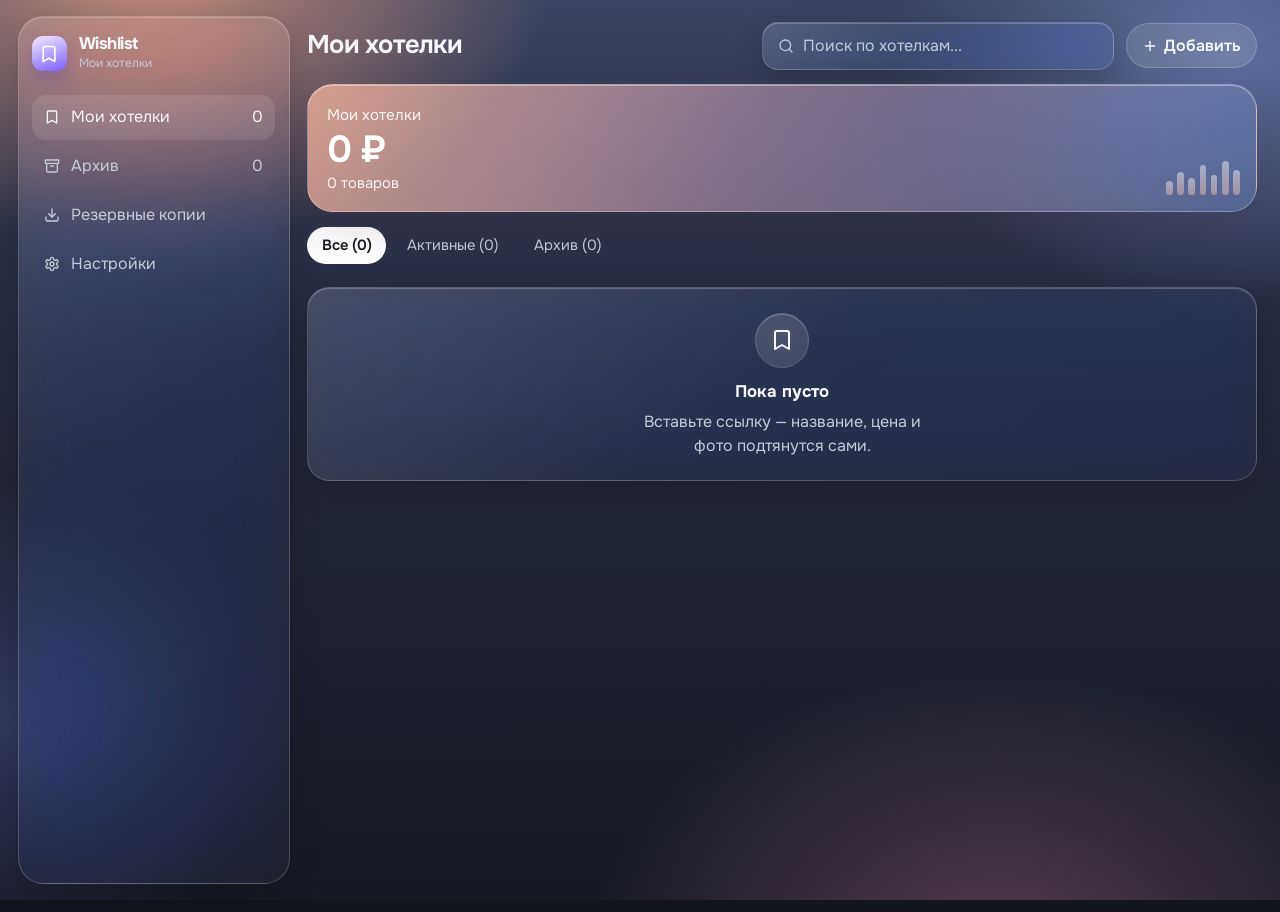
==== wishlist/index.html @ 702c02bd "Сборка 689961a" ====
<!doctype html>
<html lang="ru" class="dark">
  <head>
    <meta charset="UTF-8" />
    <meta name="viewport" content="width=device-width, initial-scale=1, viewport-fit=cover" />
    <title>Wishlist</title>
    <meta name="description" content="Список желаний на устройстве: ссылка, цена, архив и резервная копия." />
    <script>
      (function () {
        try {
          var t = localStorage.getItem("wishlist-theme");
          var dark = t !== "light";
          var r = document.documentElement;
          r.classList.toggle("light", !dark);
          r.classList.toggle("dark", dark);
          r.style.colorScheme = dark ? "dark" : "light";
        } catch (e) {}
      })();
    </script>
    <meta name="theme-color" content="#e8eef6" media="(prefers-color-scheme: light)" />
    <meta name="theme-color" content="#0c1018" media="(prefers-color-scheme: dark)" />
    <meta name="apple-mobile-web-app-capable" content="yes" />
    <meta name="mobile-web-app-capable" content="yes" />
    <meta name="apple-mobile-web-app-status-bar-style" content="black-translucent" />
    <meta name="apple-mobile-web-app-title" content="Wishlist" />
    <link rel="icon" type="image/svg+xml" href="/wishlist/favicon.svg" />
    <link rel="manifest" href="/wishlist/manifest.webmanifest" />
    <link rel="apple-touch-icon" href="/wishlist/apple-touch-icon.png" />
    <link rel="preconnect" href="https://fonts.googleapis.com" />
    <link rel="preconnect" href="https://fonts.gstatic.com" crossorigin />
    <link href="https://fonts.googleapis.com/css2?family=Onest:wght@400;500;600;700&display=swap" rel="stylesheet" />
    <script type="module" crossorigin src="/wishlist/assets/index-DPFhiWOP.js"></script>
    <link rel="stylesheet" crossorigin href="/wishlist/assets/index-DvL3XzZv.css">
  </head>
  <body>
    <div id="root"></div>
  </body>
</html>
---- wishlist/assets/index-DvL3XzZv.css ----
/*! tailwindcss v4.3.5 | MIT License | https://tailwindcss.com */@layer properties{@supports (((-webkit-hyphens:none)) and (not (margin-trim:block))) or ((-moz-orient:inline) and (not (color:rgb(from red r g b)))){*,:before,:after,::backdrop{--tw-rotate-x:initial;--tw-rotate-y:initial;--tw-rotate-z:initial;--tw-skew-x:initial;--tw-skew-y:initial;--tw-space-y-reverse:0;--tw-border-style:solid;--tw-font-weight:initial;--tw-ordinal:initial;--tw-slashed-zero:initial;--tw-numeric-figure:initial;--tw-numeric-spacing:initial;--tw-numeric-fraction:initial;--tw-blur:initial;--tw-brightness:initial;--tw-contrast:initial;--tw-grayscale:initial;--tw-hue-rotate:initial;--tw-invert:initial;--tw-opacity:initial;--tw-saturate:initial;--tw-sepia:initial;--tw-drop-shadow:initial;--tw-drop-shadow-color:initial;--tw-drop-shadow-alpha:100%;--tw-drop-shadow-size:initial}}}@layer theme{:root,:host{--font-sans:"Onest", "Inter", ui-sans-serif, system-ui, sans-serif;--font-mono:ui-monospace, SFMono-Regular, Menlo, Monaco, Consolas, "Liberation Mono", "Courier New", monospace;--spacing:.25rem;--text-sm:.875rem;--text-sm--line-height:calc(1.25 / .875);--text-xl:1.25rem;--text-xl--line-height:calc(1.75 / 1.25);--font-weight-semibold:600;--default-transition-duration:.15s;--default-transition-timing-function:cubic-bezier(.4, 0, .2, 1);--default-font-family:var(--font-sans);--default-mono-font-family:var(--font-mono);--color-muted:#a8b0c2}}@layer base{*,:after,:before,::backdrop{box-sizing:border-box;border:0 solid;margin:0;padding:0}::file-selector-button{box-sizing:border-box;border:0 solid;margin:0;padding:0}html,:host{-webkit-text-size-adjust:100%;-moz-tab-size:4;tab-size:4;line-height:1.5;font-family:var(--default-font-family,-apple-system, BlinkMacSystemFont, "Segoe UI", Roboto, "Helvetica Neue", "Noto Sans", Arial, sans-serif, "Apple Color Emoji", "Segoe UI Emoji", "Segoe UI Symbol", "Noto Color Emoji");font-feature-settings:var(--default-font-feature-settings,normal);font-variation-settings:var(--default-font-variation-settings,normal);-webkit-tap-highlight-color:transparent}hr{height:0;color:inherit;border-top-width:1px}abbr:where([title]){-webkit-text-decoration:underline dotted;text-decoration:underline dotted}h1,h2,h3,h4,h5,h6{font-size:inherit;font-weight:inherit}a{color:inherit;-webkit-text-decoration:inherit;text-decoration:inherit}b,strong{font-weight:bolder}code,kbd,samp,pre{font-family:var(--default-mono-font-family,ui-monospace, SFMono-Regular, Menlo, Monaco, Consolas, "Liberation Mono", "Courier New", monospace);font-feature-settings:var(--default-mono-font-feature-settings,normal);font-variation-settings:var(--default-mono-font-variation-settings,normal);font-size:1em}small{font-size:80%}sub,sup{vertical-align:baseline;font-size:75%;line-height:0;position:relative}sub{bottom:-.25em}sup{top:-.5em}table{text-indent:0;border-color:inherit;border-collapse:collapse}:-moz-focusring:where(:not(iframe)){outline:auto}progress{vertical-align:baseline}summary{display:list-item}ol,ul,menu{list-style:none}img,svg,video,canvas,audio,iframe,embed,object{vertical-align:middle;display:block}img,video{max-width:100%;height:auto}button,input,select,optgroup,textarea{font:inherit;font-feature-settings:inherit;font-variation-settings:inherit;letter-spacing:inherit;color:inherit;opacity:1;background-color:#0000;border-radius:0}::file-selector-button{font:inherit;font-feature-settings:inherit;font-variation-settings:inherit;letter-spacing:inherit;color:inherit;opacity:1;background-color:#0000;border-radius:0}:where(select:is([multiple],[size])) optgroup{font-weight:bolder}:where(select:is([multiple],[size])) optgroup option{padding-inline-start:20px}::file-selector-button{margin-inline-end:4px}::placeholder{opacity:1}@supports (not ((-webkit-appearance:-apple-pay-button))) or (contain-intrinsic-size:1px){::placeholder{color:currentColor}@supports (color:color-mix(in lab,red,red)){::placeholder{color:color-mix(in oklab,currentcolor 50%,transparent)}}}textarea{resize:vertical}::-webkit-search-decoration{-webkit-appearance:none}::-webkit-date-and-time-value{min-height:1lh;text-align:inherit}::-webkit-datetime-edit{display:inline-flex}::-webkit-datetime-edit-fields-wrapper{padding:0}::-webkit-datetime-edit{padding-block:0}::-webkit-datetime-edit-year-field{padding-block:0}::-webkit-datetime-edit-month-field{padding-block:0}::-webkit-datetime-edit-day-field{padding-block:0}::-webkit-datetime-edit-hour-field{padding-block:0}::-webkit-datetime-edit-minute-field{padding-block:0}::-webkit-datetime-edit-second-field{padding-block:0}::-webkit-datetime-edit-millisecond-field{padding-block:0}::-webkit-datetime-edit-meridiem-field{padding-block:0}::-webkit-calendar-picker-indicator{line-height:1}:-moz-ui-invalid{box-shadow:none}button,input:where([type=button],[type=reset],[type=submit]){-webkit-appearance:button;-moz-appearance:button;appearance:button}::file-selector-button{-webkit-appearance:button;-moz-appearance:button;appearance:button}::-webkit-inner-spin-button{height:auto}::-webkit-outer-spin-button{height:auto}[hidden]:where(:not([hidden=until-found])){display:none!important}html{-webkit-font-smoothing:antialiased;-moz-osx-font-smoothing:grayscale}body{min-height:100dvh;font-family:var(--font-sans);color:var(--ink);background:#12151e}html.light body{background:#e7eef8}button:not(:disabled),[role=button]:not(:disabled){cursor:pointer}input,textarea,select{font:inherit;color:inherit}::selection{background:#ffb09673}}@layer components;@layer utilities{.sr-only{clip-path:inset(50%);white-space:nowrap;border-width:0;width:1px;height:1px;margin:-1px;padding:0;position:absolute;overflow:hidden}.relative{position:relative}.container{width:100%}@media(min-width:40rem){.container{max-width:40rem}}@media(min-width:48rem){.container{max-width:48rem}}@media(min-width:64rem){.container{max-width:64rem}}@media(min-width:80rem){.container{max-width:80rem}}@media(min-width:96rem){.container{max-width:96rem}}.mt-1{margin-top:var(--spacing)}.mt-2{margin-top:calc(var(--spacing) * 2)}.mt-4{margin-top:calc(var(--spacing) * 4)}.mb-2{margin-bottom:calc(var(--spacing) * 2)}.mb-3{margin-bottom:calc(var(--spacing) * 3)}.block{display:block}.flex{display:flex}.grid{display:grid}.hidden{display:none}.size-4{width:calc(var(--spacing) * 4);height:calc(var(--spacing) * 4)}.size-5{width:calc(var(--spacing) * 5);height:calc(var(--spacing) * 5)}.size-6{width:calc(var(--spacing) * 6);height:calc(var(--spacing) * 6)}.size-7{width:calc(var(--spacing) * 7);height:calc(var(--spacing) * 7)}.min-h-5{min-height:calc(var(--spacing) * 5)}.w-11{width:calc(var(--spacing) * 11)}.shrink-0{flex-shrink:0}.grow{flex-grow:1}.rotate-90{rotate:90deg}.transform{transform:var(--tw-rotate-x, ) var(--tw-rotate-y, ) var(--tw-rotate-z, ) var(--tw-skew-x, ) var(--tw-skew-y, )}.touch-none{touch-action:none}.grid-cols-\[1fr_7\.5rem\]{grid-template-columns:1fr 7.5rem}.flex-wrap{flex-wrap:wrap}.items-center{align-items:center}.items-start{align-items:flex-start}.justify-between{justify-content:space-between}.gap-2{gap:calc(var(--spacing) * 2)}.gap-3{gap:calc(var(--spacing) * 3)}:where(.space-y-3>:not(:last-child)){--tw-space-y-reverse:0;margin-block-start:calc(calc(var(--spacing) * 3) * var(--tw-space-y-reverse));margin-block-end:calc(calc(var(--spacing) * 3) * calc(1 - var(--tw-space-y-reverse)))}.border{border-style:var(--tw-border-style);border-width:1px}.px-3{padding-inline:calc(var(--spacing) * 3)}.py-3{padding-block:calc(var(--spacing) * 3)}.text-left{text-align:left}.text-sm{font-size:var(--text-sm);line-height:var(--tw-leading,var(--text-sm--line-height))}.text-xl{font-size:var(--text-xl);line-height:var(--tw-leading,var(--text-xl--line-height))}.font-semibold{--tw-font-weight:var(--font-weight-semibold);font-weight:var(--font-weight-semibold)}.text-muted{color:var(--color-muted)}.tabular-nums{--tw-numeric-spacing:tabular-nums;font-variant-numeric:var(--tw-ordinal, ) var(--tw-slashed-zero, ) var(--tw-numeric-figure, ) var(--tw-numeric-spacing, ) var(--tw-numeric-fraction, )}.opacity-70{opacity:.7}.filter{filter:var(--tw-blur, ) var(--tw-brightness, ) var(--tw-contrast, ) var(--tw-grayscale, ) var(--tw-hue-rotate, ) var(--tw-invert, ) var(--tw-saturate, ) var(--tw-sepia, ) var(--tw-drop-shadow, )}.transition{transition-property:color,background-color,border-color,outline-color,text-decoration-color,fill,stroke,--tw-gradient-from,--tw-gradient-via,--tw-gradient-to,opacity,box-shadow,transform,translate,scale,rotate,filter,-webkit-backdrop-filter,backdrop-filter,display,content-visibility,overlay,pointer-events;transition-timing-function:var(--tw-ease,var(--default-transition-timing-function));transition-duration:var(--tw-duration,var(--default-transition-duration))}}html[dir=ltr],[data-sonner-toaster][dir=ltr]{--toast-icon-margin-start:-3px;--toast-icon-margin-end:4px;--toast-svg-margin-start:-1px;--toast-svg-margin-end:0px;--toast-button-margin-start:auto;--toast-button-margin-end:0;--toast-close-button-start:0;--toast-close-button-end:unset;--toast-close-button-transform:translate(-35%, -35%)}html[dir=rtl],[data-sonner-toaster][dir=rtl]{--toast-icon-margin-start:4px;--toast-icon-margin-end:-3px;--toast-svg-margin-start:0px;--toast-svg-margin-end:-1px;--toast-button-margin-start:0;--toast-button-margin-end:auto;--toast-close-button-start:unset;--toast-close-button-end:0;--toast-close-button-transform:translate(35%, -35%)}[data-sonner-toaster]{width:var(--width);--gray1:#fcfcfc;--gray2:#f8f8f8;--gray3:#f3f3f3;--gray4:#ededed;--gray5:#e8e8e8;--gray6:#e2e2e2;--gray7:#dbdbdb;--gray8:#c7c7c7;--gray9:#8f8f8f;--gray10:#858585;--gray11:#6f6f6f;--gray12:#171717;--border-radius:8px;box-sizing:border-box;z-index:999999999;outline:none;margin:0;padding:0;font-family:ui-sans-serif,system-ui,-apple-system,BlinkMacSystemFont,Segoe UI,Roboto,Helvetica Neue,Arial,Noto Sans,sans-serif,Apple Color Emoji,Segoe UI Emoji,Segoe UI Symbol,Noto Color Emoji;list-style:none;transition:transform .4s;position:fixed}@media(hover:none)and (pointer:coarse){[data-sonner-toaster][data-lifted=true]{transform:none}}[data-sonner-toaster][data-x-position=right]{right:var(--offset-right)}[data-sonner-toaster][data-x-position=left]{left:var(--offset-left)}[data-sonner-toaster][data-x-position=center]{left:50%;transform:translate(-50%)}[data-sonner-toaster][data-y-position=top]{top:var(--offset-top)}[data-sonner-toaster][data-y-position=bottom]{bottom:var(--offset-bottom)}[data-sonner-toast]{--y:translateY(100%);--lift-amount:calc(var(--lift) * var(--gap));z-index:var(--z-index);opacity:0;transform:var(--y);touch-action:none;box-sizing:border-box;overflow-wrap:anywhere;outline:none;transition:transform .4s,opacity .4s,height .4s,box-shadow .2s;position:absolute}[data-sonner-toast][data-styled=true]{background:var(--normal-bg);border:1px solid var(--normal-border);color:var(--normal-text);border-radius:var(--border-radius);width:var(--width);align-items:center;gap:6px;padding:16px;font-size:13px;display:flex;box-shadow:0 4px 12px #0000001a}[data-sonner-toast]:focus-visible{box-shadow:0 4px 12px #0000001a,0 0 0 2px #0003}[data-sonner-toast][data-y-position=top]{--y:translateY(-100%);--lift:1;--lift-amount:calc(1 * var(--gap));top:0}[data-sonner-toast][data-y-position=bottom]{--y:translateY(100%);--lift:-1;--lift-amount:calc(var(--lift) * var(--gap));bottom:0}[data-sonner-toast][data-styled=true] [data-description]{color:#3f3f3f;font-weight:400;line-height:1.4}[data-rich-colors=true][data-sonner-toast][data-styled=true] [data-description]{color:inherit}[data-sonner-toaster][data-sonner-theme=dark] [data-description]{color:#e8e8e8}[data-sonner-toast][data-styled=true] [data-title]{color:inherit;font-weight:500;line-height:1.5}[data-sonner-toast][data-styled=true] [data-icon]{width:16px;height:16px;margin-left:var(--toast-icon-margin-start);margin-right:var(--toast-icon-margin-end);flex-shrink:0;justify-content:flex-start;align-items:center;display:flex;position:relative}[data-sonner-toast][data-promise=true] [data-icon]>svg{opacity:0;transform-origin:50%;animation:.3s forwards sonner-fade-in;transform:scale(.8)}[data-sonner-toast][data-styled=true] [data-icon]>*{flex-shrink:0}[data-sonner-toast][data-styled=true] [data-icon] svg{margin-left:var(--toast-svg-margin-start);margin-right:var(--toast-svg-margin-end)}[data-sonner-toast][data-styled=true] [data-content]{flex-direction:column;flex:1;gap:2px;min-width:0;display:flex}[data-sonner-toast][data-styled=true] [data-button]{height:24px;color:var(--normal-bg);background:var(--normal-text);margin-left:var(--toast-button-margin-start);margin-right:var(--toast-button-margin-end);cursor:pointer;border:none;border-radius:4px;outline:none;flex-shrink:0;align-items:center;padding-left:8px;padding-right:8px;font-size:12px;font-weight:500;transition:opacity .4s,box-shadow .2s;display:flex}[data-sonner-toast][data-styled=true] [data-button]:focus-visible{box-shadow:0 0 0 2px #0006}[data-sonner-toast][data-styled=true] [data-button]:first-of-type{margin-left:var(--toast-button-margin-start);margin-right:var(--toast-button-margin-end)}[data-sonner-toast][data-styled=true] [data-cancel]{color:var(--normal-text);background:#00000014}[data-sonner-toaster][data-sonner-theme=dark] [data-sonner-toast][data-styled=true] [data-cancel]{background:#ffffff4d}[data-sonner-toast][data-styled=true] [data-close-button]{left:var(--toast-close-button-start);right:var(--toast-close-button-end);width:20px;height:20px;color:var(--normal-text);background:var(--normal-bg);border:1px solid var(--normal-border);transform:var(--toast-close-button-transform);cursor:pointer;z-index:1;border-radius:50%;justify-content:center;align-items:center;padding:0;transition:opacity .1s,background .2s,border-color .2s;display:flex;position:absolute;top:0}[data-sonner-toast][data-styled=true] [data-close-button]:focus-visible{box-shadow:0 4px 12px #0000001a,0 0 0 2px #0003}[data-sonner-toast][data-styled=true] [data-disabled=true]{cursor:not-allowed}[data-sonner-toast][data-styled=true]:hover [data-close-button]:hover{background:var(--gray2);border-color:var(--gray5)}[data-sonner-toast][data-swiping=true]:before{content:"";z-index:-1;height:100%;position:absolute;left:-100%;right:-100%}[data-sonner-toast][data-y-position=top][data-swiping=true]:before{bottom:50%;transform:scaleY(3)translateY(50%)}[data-sonner-toast][data-y-position=bottom][data-swiping=true]:before{top:50%;transform:scaleY(3)translateY(-50%)}[data-sonner-toast][data-swiping=false][data-removed=true]:before{content:"";position:absolute;top:0;right:0;bottom:0;left:0;transform:scaleY(2)}[data-sonner-toast][data-expanded=true]:after{content:"";height:calc(var(--gap) + 1px);width:100%;position:absolute;bottom:100%;left:0}[data-sonner-toast][data-mounted=true]{--y:translateY(0);opacity:1}[data-sonner-toast][data-expanded=false][data-front=false]{--scale:var(--toasts-before) * .05 + 1;--y:translateY(calc(var(--lift-amount) * var(--toasts-before))) scale(calc(-1 * var(--scale)));height:var(--front-toast-height)}[data-sonner-toast]>*{transition:opacity .4s}[data-sonner-toast][data-x-position=right]{right:0}[data-sonner-toast][data-x-position=left]{left:0}[data-sonner-toast][data-expanded=false][data-front=false][data-styled=true]>*{opacity:0}[data-sonner-toast][data-visible=false]{opacity:0;pointer-events:none}[data-sonner-toast][data-mounted=true][data-expanded=true]{--y:translateY(calc(var(--lift) * var(--offset)));height:var(--initial-height)}[data-sonner-toast][data-removed=true][data-front=true][data-swipe-out=false]{--y:translateY(calc(var(--lift) * -100%));opacity:0}[data-sonner-toast][data-removed=true][data-front=false][data-swipe-out=false][data-expanded=true]{--y:translateY(calc(var(--lift) * var(--offset) + var(--lift) * -100%));opacity:0}[data-sonner-toast][data-removed=true][data-front=false][data-swipe-out=false][data-expanded=false]{--y:translateY(40%);opacity:0;transition:transform .5s,opacity .2s}[data-sonner-toast][data-removed=true][data-front=false]:before{height:calc(var(--initial-height) + 20%)}[data-sonner-toast][data-swiping=true]{transform:var(--y) translateY(var(--swipe-amount-y,0px)) translate(var(--swipe-amount-x,0px));transition:none}[data-sonner-toast][data-swiped=true]{-webkit-user-select:none;user-select:none}[data-sonner-toast][data-swipe-out=true][data-y-position=bottom],[data-sonner-toast][data-swipe-out=true][data-y-position=top]{animation-duration:.2s;animation-timing-function:ease-out;animation-fill-mode:forwards}[data-sonner-toast][data-swipe-out=true][data-swipe-direction=left]{animation-name:swipe-out-left}[data-sonner-toast][data-swipe-out=true][data-swipe-direction=right]{animation-name:swipe-out-right}[data-sonner-toast][data-swipe-out=true][data-swipe-direction=up]{animation-name:swipe-out-up}[data-sonner-toast][data-swipe-out=true][data-swipe-direction=down]{animation-name:swipe-out-down}@keyframes swipe-out-left{0%{transform:var(--y) translate(var(--swipe-amount-x));opacity:1}to{transform:var(--y) translate(calc(var(--swipe-amount-x) - 100%));opacity:0}}@keyframes swipe-out-right{0%{transform:var(--y) translate(var(--swipe-amount-x));opacity:1}to{transform:var(--y) translate(calc(var(--swipe-amount-x) + 100%));opacity:0}}@keyframes swipe-out-up{0%{transform:var(--y) translateY(var(--swipe-amount-y));opacity:1}to{transform:var(--y) translateY(calc(var(--swipe-amount-y) - 100%));opacity:0}}@keyframes swipe-out-down{0%{transform:var(--y) translateY(var(--swipe-amount-y));opacity:1}to{transform:var(--y) translateY(calc(var(--swipe-amount-y) + 100%));opacity:0}}@media(max-width:600px){[data-sonner-toaster]{right:var(--mobile-offset-right);left:var(--mobile-offset-left);width:100%;position:fixed}[data-sonner-toaster][dir=rtl]{left:calc(var(--mobile-offset-left) * -1)}[data-sonner-toaster] [data-sonner-toast]{width:calc(100% - var(--mobile-offset-left) * 2);left:0;right:0}[data-sonner-toaster][data-x-position=left]{left:var(--mobile-offset-left)}[data-sonner-toaster][data-y-position=bottom]{bottom:var(--mobile-offset-bottom)}[data-sonner-toaster][data-y-position=top]{top:var(--mobile-offset-top)}[data-sonner-toaster][data-x-position=center]{left:var(--mobile-offset-left);right:var(--mobile-offset-right);transform:none}}[data-sonner-toaster][data-sonner-theme=light]{--normal-bg:#fff;--normal-border:var(--gray4);--normal-text:var(--gray12);--success-bg:#ecfdf3;--success-border:#bffcd9;--success-text:#008a2e;--info-bg:#f0f8ff;--info-border:#dde7fd;--info-text:#0973dc;--warning-bg:#fffcf0;--warning-border:#fbeeb1;--warning-text:#dc7609;--error-bg:#fff0f0;--error-border:#ffe0e1;--error-text:#e60000}[data-sonner-toaster][data-sonner-theme=light] [data-sonner-toast][data-invert=true]{--normal-bg:#000;--normal-border:#333;--normal-text:var(--gray1)}[data-sonner-toaster][data-sonner-theme=dark] [data-sonner-toast][data-invert=true]{--normal-bg:#fff;--normal-border:var(--gray3);--normal-text:var(--gray12)}[data-sonner-toaster][data-sonner-theme=dark]{--normal-bg:#000;--normal-bg-hover:#1f1f1f;--normal-border:#333;--normal-border-hover:#404040;--normal-text:var(--gray1);--success-bg:#001f0f;--success-border:#003d1c;--success-text:#59f3a6;--info-bg:#000d1f;--info-border:#19233e;--info-text:#5896f3;--warning-bg:#1d1f00;--warning-border:#2e2e00;--warning-text:#f3cf58;--error-bg:#2d0607;--error-border:#4d0408;--error-text:#ff9ea1}[data-sonner-toaster][data-sonner-theme=dark] [data-sonner-toast] [data-close-button]{background:var(--normal-bg);border-color:var(--normal-border);color:var(--normal-text)}[data-sonner-toaster][data-sonner-theme=dark] [data-sonner-toast] [data-close-button]:hover{background:var(--normal-bg-hover);border-color:var(--normal-border-hover)}[data-rich-colors=true][data-sonner-toast][data-type=success],[data-rich-colors=true][data-sonner-toast][data-type=success] [data-close-button]{background:var(--success-bg);border-color:var(--success-border);color:var(--success-text)}[data-rich-colors=true][data-sonner-toast][data-type=info],[data-rich-colors=true][data-sonner-toast][data-type=info] [data-close-button]{background:var(--info-bg);border-color:var(--info-border);color:var(--info-text)}[data-rich-colors=true][data-sonner-toast][data-type=warning],[data-rich-colors=true][data-sonner-toast][data-type=warning] [data-close-button]{background:var(--warning-bg);border-color:var(--warning-border);color:var(--warning-text)}[data-rich-colors=true][data-sonner-toast][data-type=error],[data-rich-colors=true][data-sonner-toast][data-type=error] [data-close-button]{background:var(--error-bg);border-color:var(--error-border);color:var(--error-text)}.sonner-loading-wrapper{--size:16px;height:var(--size);width:var(--size);z-index:10;position:absolute;top:0;right:0;bottom:0;left:0}.sonner-loading-wrapper[data-visible=false]{transform-origin:50%;animation:.2s forwards sonner-fade-out}.sonner-spinner{height:var(--size);width:var(--size);position:relative;top:50%;left:50%}.sonner-loading-bar{background:var(--gray11);border-radius:6px;width:24%;height:8%;animation:1.2s linear infinite sonner-spin;position:absolute;top:-3.9%;left:-10%}.sonner-loading-bar:first-child{animation-delay:-1.2s;transform:rotate(.0001deg)translate(146%)}.sonner-loading-bar:nth-child(2){animation-delay:-1.1s;transform:rotate(30deg)translate(146%)}.sonner-loading-bar:nth-child(3){animation-delay:-1s;transform:rotate(60deg)translate(146%)}.sonner-loading-bar:nth-child(4){animation-delay:-.9s;transform:rotate(90deg)translate(146%)}.sonner-loading-bar:nth-child(5){animation-delay:-.8s;transform:rotate(120deg)translate(146%)}.sonner-loading-bar:nth-child(6){animation-delay:-.7s;transform:rotate(150deg)translate(146%)}.sonner-loading-bar:nth-child(7){animation-delay:-.6s;transform:rotate(180deg)translate(146%)}.sonner-loading-bar:nth-child(8){animation-delay:-.5s;transform:rotate(210deg)translate(146%)}.sonner-loading-bar:nth-child(9){animation-delay:-.4s;transform:rotate(240deg)translate(146%)}.sonner-loading-bar:nth-child(10){animation-delay:-.3s;transform:rotate(270deg)translate(146%)}.sonner-loading-bar:nth-child(11){animation-delay:-.2s;transform:rotate(300deg)translate(146%)}.sonner-loading-bar:nth-child(12){animation-delay:-.1s;transform:rotate(330deg)translate(146%)}@keyframes sonner-fade-in{0%{opacity:0;transform:scale(.8)}to{opacity:1;transform:scale(1)}}@keyframes sonner-fade-out{0%{opacity:1;transform:scale(1)}to{opacity:0;transform:scale(.8)}}@keyframes sonner-spin{0%{opacity:1}to{opacity:.15}}@media(prefers-reduced-motion){[data-sonner-toast],[data-sonner-toast]>*,.sonner-loading-bar{transition:none!important;animation:none!important}}.sonner-loader{transform-origin:50%;transition:opacity .2s,transform .2s;position:absolute;top:50%;left:50%;transform:translate(-50%,-50%)}.sonner-loader[data-visible=false]{opacity:0;transform:scale(.8)translate(-50%,-50%)}:root{--ink:#f5f7fb;--muted:#c5ccd8;--stroke:#ffffff2e;--stroke-strong:#ffffff47;--shadow:0 10px 32px #0000002e, inset 0 1px 0 #ffffff38;--field:#ffffff14;--hero-a:#f0b09ac7;--hero-b:#c9a0b48c;--hero-c:#6d82b47a;--danger:#ffb4b4;--blur:22px;color-scheme:dark}html.light{--ink:#171a22;--muted:#5c6578;--stroke:#ffffffb8;--stroke-strong:#161a281f;--shadow:0 12px 32px #2832501a, inset 0 1px 0 #fffc;--field:#ffffff6b;--color-fg:#171a22;--color-muted:#5d6578;--color-primary:#171a22;--color-primary-fg:#f7f8fb;--color-chip:#171a220f;--color-chip-fg:#171a22;color-scheme:light}.atmosphere{z-index:-1;pointer-events:none;background:radial-gradient(640px 460px at 12% -4%,#ffa884b8,#0000 62%),radial-gradient(560px 420px at 96% 6%,#7e92d68c,#0000 60%),radial-gradient(720px 520px at 78% 108%,#c4789c61,#0000 58%),radial-gradient(480px 380px at 0 80%,#5662a866,#0000 62%),linear-gradient(#3a4460,#242a3d 38%,#161924);position:fixed;top:0;right:0;bottom:0;left:0}html.light .atmosphere{background:radial-gradient(640px 460px at 8% -6%,#ffba9af2,#0000 60%),radial-gradient(560px 420px at 100% 0,#b0c6f0f2,#0000 56%),radial-gradient(640px 480px at 70% 110%,#d6bad68c,#0000 58%),linear-gradient(#f7f4fb,#e4ebf6)}.shell{z-index:1;isolation:isolate;min-height:100dvh;position:relative}.glass{border:1px solid var(--stroke);box-shadow:var(--shadow);-webkit-backdrop-filter:blur(var(--blur)) saturate(1.7);backdrop-filter:blur(var(--blur)) saturate(1.7);background:linear-gradient(145deg,#ffffff29,#ffffff0b 48%,#ffffff08)}html.light .glass{background:linear-gradient(145deg,#ffffffa3,#ffffff4d)}.stage{width:min(100%,1120px);padding:calc(.85rem + env(safe-area-inset-top)) 1rem calc(7.5rem + env(safe-area-inset-bottom));margin:0 auto}.stage-plain{padding-bottom:calc(1.4rem + env(safe-area-inset-bottom))}.topbar{align-items:center;gap:.75rem;display:flex}.brand-mark{color:#fff;background:linear-gradient(160deg,#f5e9ff,#c4b5fd 38%,#7c5cff);border-radius:.85rem;place-items:center;width:2.5rem;height:2.5rem;display:grid;box-shadow:0 8px 18px #5a46b459}.brand-copy{flex:1;min-width:0}.brand-copy small{color:var(--muted);font-size:.75rem;display:block}.brand-copy strong{letter-spacing:-.03em;font-size:1.35rem;line-height:1.1;display:block}.icon-btn{width:2.75rem;height:2.75rem;color:var(--ink);-webkit-backdrop-filter:blur(14px)saturate(1.4);backdrop-filter:blur(14px)saturate(1.4);background:#ffffff14;border:1px solid #ffffff1a;border-radius:999px;place-items:center;transition:transform .15s,background .15s;display:grid;box-shadow:inset 0 1px #ffffff29}.icon-btn:active{scale:.96}.search{border-radius:1rem;align-items:center;gap:.55rem;height:3rem;margin-top:.9rem;padding:0 .95rem;display:flex}.search input{background:0 0;outline:none;width:100%}.search input::placeholder{color:var(--muted)}.hero{color:#fff;background:linear-gradient(115deg,var(--hero-a),var(--hero-b) 46%,var(--hero-c));-webkit-backdrop-filter:blur(18px)saturate(1.45);backdrop-filter:blur(18px)saturate(1.45);border:1px solid #ffffff47;border-radius:1.6rem;margin-top:.9rem;padding:1.15rem 1.15rem 1.05rem;position:relative;overflow:hidden;box-shadow:0 16px 40px #5028322e,inset 0 1px #ffffff61}.hero p{opacity:.92;font-size:.95rem}.hero-sum{letter-spacing:-.04em;font-variant-numeric:tabular-nums;margin-top:.15rem;font-size:2.35rem;font-weight:650;line-height:1.05}.hero-meta{opacity:.9;margin-top:.2rem;font-size:.92rem}.bars{align-items:flex-end;gap:.28rem;height:3.1rem;display:flex;position:absolute;bottom:1rem;right:1rem}.bars span{opacity:.95;background:linear-gradient(#fff,#ffb087 140%);border-radius:999px;width:.42rem}.bars[data-idle=true] span{opacity:.45}.pills{gap:.4rem;margin-top:.9rem;display:flex;overflow-x:auto}.pill{height:2.35rem;color:var(--muted);white-space:nowrap;border-radius:999px;padding:0 .9rem;font-size:.92rem}.pill[aria-pressed=true]{color:#171a22;background:#fff;font-weight:600}html.light .pill[aria-pressed=true]{color:#fff;background:#171a22}.cards{flex-direction:column;gap:.7rem;margin-top:.85rem;display:flex}.wish{text-align:left;border-radius:1.35rem;align-items:center;gap:.75rem;padding:.7rem;display:flex}.wish.lifted{z-index:2;position:relative;scale:1.02}.thumb{object-fit:cover;background:#ffffff14;border-radius:.95rem;flex:none;width:3.5rem;height:3.5rem;overflow:hidden}.thumb img,img.thumb{object-fit:cover;width:100%;height:100%}.thumb-fallback{color:var(--muted);place-items:center;display:grid}.wish .icon-btn{width:2.25rem;height:2.25rem}.wish-copy{text-align:left;flex:1;min-width:0}.wish-copy strong{font-weight:600;line-height:1.25;display:block}.wish-price{color:var(--muted);font-variant-numeric:tabular-nums;flex-wrap:wrap;align-items:center;gap:.4rem;margin-top:.15rem;display:flex}.badge{letter-spacing:.01em;background:#ffffff29;border-radius:999px;padding:.05rem .4rem;font-size:.72rem}html.light .badge{background:#171a220f}.dock{--blur:30px;z-index:20;left:50%;bottom:calc(.7rem + env(safe-area-inset-bottom));border-radius:1.5rem;grid-template-columns:repeat(3,1fr);width:min(24rem,100% - 1.5rem);padding:.35rem;display:grid;position:fixed;transform:translate(-50%)}.dock button{height:3.35rem;color:var(--muted);text-align:center;border-radius:1.05rem;flex-direction:column;justify-content:center;align-items:center;gap:.12rem;font-size:.68rem;line-height:1.1;display:flex}.dock button[aria-current=page]{color:var(--ink);background:#ffffff24}html.light .dock button[aria-current=page]{background:#171a220f}.fab{z-index:21;right:max(1.1rem,50% - 15.5rem);bottom:calc(5.6rem + env(safe-area-inset-bottom));color:#171a22;background:#f4f6fb;border-radius:999px;place-items:center;width:3.4rem;height:3.4rem;transition:transform .15s;display:grid;position:fixed;box-shadow:0 10px 30px #00000047}.fab:active{scale:.96}.desktop-toolbar,.add-desktop{display:none}.page-head{align-items:center;gap:.35rem;margin-bottom:.4rem;display:flex}.page-head h1{text-align:center;flex:1;font-size:1.15rem;font-weight:650}.center-intro{text-align:center;margin:1.4rem 0 1rem}.center-intro .orb{border-radius:999px;place-items:center;width:4.5rem;height:4.5rem;margin:0 auto .8rem;display:grid}.center-intro h2{letter-spacing:-.03em;font-size:1.7rem}.center-intro p{color:var(--muted);margin-top:.35rem}.settings-list,.backup-list{flex-direction:column;gap:.7rem;margin-top:.6rem;display:flex}.row{text-align:left;border-radius:1.2rem;align-items:center;gap:.75rem;width:100%;padding:.85rem .95rem;display:flex}.row .grow{flex:1;min-width:0}.row small{color:var(--muted);display:block}.segment{-webkit-backdrop-filter:blur(16px)saturate(1.4);backdrop-filter:blur(16px)saturate(1.4);background:#ffffff14;border:1px solid #ffffff1f;border-radius:999px;padding:.2rem;display:flex}html.light .segment{background:#171a220d}.segment button{height:2.15rem;color:var(--muted);border-radius:999px;flex:1;justify-content:center;align-items:center;gap:.35rem;padding:0 .75rem;font-size:.85rem;display:inline-flex}.segment.wide{width:100%}.appearance{flex-direction:column;align-items:stretch;gap:.7rem}.section-label{color:var(--muted);font-size:.92rem}.currency-select{-webkit-backdrop-filter:blur(16px)saturate(1.4);backdrop-filter:blur(16px)saturate(1.4);max-width:8.2rem;height:2.4rem;color:inherit;background:#ffffff14;border:1px solid #ffffff29;border-radius:.85rem;padding:0 .55rem;box-shadow:inset 0 1px #ffffff24}html.light .currency-select{background:#fff}.about-copy{color:var(--muted);margin:-.2rem .2rem 0;font-size:.92rem;line-height:1.45}.phone-badge{background:#ffffff14;border-radius:.85rem;flex:none;place-items:center;width:2.6rem;height:2.6rem;display:grid}.install-card small{color:var(--muted);margin-top:.15rem;display:block}.field-clear{width:1.8rem;height:1.8rem;color:var(--muted);border-radius:999px;place-items:center;display:grid;position:absolute;top:50%;right:.4rem;transform:translateY(-50%)}.url-row{align-items:stretch;gap:.5rem;display:flex}.url-box{flex:1 1 0;min-width:0;position:relative}.url-icon{pointer-events:none;opacity:.65;width:1rem;height:1rem;position:absolute;top:50%;left:.85rem;transform:translateY(-50%)}.url-field{width:100%;min-width:0;padding-left:2.4rem;padding-right:2.3rem}.find-btn{height:3rem;color:inherit;white-space:nowrap;background:#ffffff24;border:1px solid #ffffff2e;border-radius:.95rem;flex:none;padding:0 .95rem;font-weight:600}html.light .find-btn{background:#ffffff8c}.field{-webkit-user-select:text;user-select:text;-webkit-appearance:none;-moz-appearance:none;appearance:none;background:#ffffff1a;border:1px solid #ffffff29;border-radius:.95rem;outline:none;width:100%;min-width:0;height:3rem;padding:0 .9rem;box-shadow:inset 0 1px #ffffff29}.empty-card{text-align:center;border-radius:1.4rem;flex-direction:column;align-items:center;margin-top:1.4rem;padding:1.6rem 1.2rem 1.4rem;display:flex}.empty-card .orb,.center-intro .orb{-webkit-backdrop-filter:blur(12px)saturate(1.4);backdrop-filter:blur(12px)saturate(1.4);background:#ffffff1a;border:1px solid #ffffff29;border-radius:999px;place-items:center;display:grid;box-shadow:inset 0 1px #fff3}.empty-card .orb{width:3.4rem;height:3.4rem;margin-bottom:.7rem}@supports not ((-webkit-backdrop-filter:blur(1px)) or (backdrop-filter:blur(1px))){.glass,.sheet,.field,.switch,.dock{background:#2024348c}}.empty-card strong{font-size:1.05rem}.empty-card p{max-width:18rem;color:var(--muted);margin-top:.35rem}.segment button[aria-pressed=true]{color:var(--ink);background:#ffffff29}html.light .segment button[aria-pressed=true]{color:#171a22;background:#fff;box-shadow:0 4px 14px #2832501f}.install-card{text-align:left;border-radius:1.25rem;align-items:center;gap:.8rem;width:100%;padding:.95rem;display:flex}.sheet-root{z-index:40;position:fixed;top:0;right:0;bottom:0;left:0}.backdrop{-webkit-backdrop-filter:blur(10px)saturate(1.2);backdrop-filter:blur(10px)saturate(1.2);background:#080a1247;position:absolute;top:0;right:0;bottom:0;left:0}.sheet{--blur:42px;max-height:92dvh;padding:.55rem 1rem calc(1.1rem + env(safe-area-inset-bottom));-webkit-backdrop-filter:blur(var(--blur)) saturate(1.7);backdrop-filter:blur(var(--blur)) saturate(1.7);background:linear-gradient(#ffffff29,#14102038 18%,#10121e47);border:1px solid #fff3;border-radius:1.7rem 1.7rem 0 0;position:absolute;bottom:0;left:0;right:0;overflow:auto;box-shadow:0 -24px 60px #00000047,inset 0 1px #ffffff52}html.light .sheet{background:linear-gradient(#ffffffb8,#f6f8fc80)}html.light .field,html.light .switch,html.light .currency-select,html.light .icon-btn,html.light .segment{background:#ffffff75;border-color:#ffffffb8}.handle{background:#ffffff47;border-radius:999px;width:2.6rem;height:.28rem;margin:.2rem auto .7rem}html.light .handle{background:#171a2229}textarea.field{resize:vertical;height:auto;min-height:5.5rem;padding-top:.75rem}.label{color:var(--muted);margin-bottom:.4rem;font-size:.92rem;display:block}.found{border-radius:1.1rem;align-items:center;gap:.75rem;margin-top:.75rem;padding:.65rem;display:flex}.save{color:#171a22;background:#f4f6fb;border-radius:1rem;justify-content:center;align-items:center;gap:.4rem;width:100%;height:3.15rem;font-weight:650;display:flex}html.light .save{color:#fff;background:#171a22}.cancel{width:100%;height:2.6rem;color:var(--muted);display:block}.switch{-webkit-backdrop-filter:blur(18px)saturate(1.5);backdrop-filter:blur(18px)saturate(1.5);background:#ffffff14;border:1px solid #ffffff29;border-radius:1rem;justify-content:space-between;align-items:center;width:100%;height:3.4rem;padding:0 .95rem;display:flex;box-shadow:inset 0 1px #ffffff29}.knob-track{background:#ffffff29;border-radius:999px;align-items:center;width:2.8rem;height:1.65rem;padding:.15rem;display:flex}.knob-track[data-on=true]{background:#f4f6fb}.knob{background:#fff;border-radius:999px;width:1.35rem;height:1.35rem;transition:transform .16s}.knob-track[data-on=true] .knob{background:#8d93a3;transform:translate(1.1rem)}.pop{z-index:5;border-radius:1rem;width:11.5rem;padding:.35rem;position:absolute;top:3.2rem;right:.6rem}.pop button,.pop a{text-align:left;border-radius:.7rem;align-items:center;width:100%;height:2.5rem;padding:0 .7rem;font-size:.92rem;display:flex}.empty{text-align:center;color:var(--muted);margin-top:2.2rem}.menu-pop{z-index:30;border-radius:1.1rem;width:16rem;padding:.4rem;position:absolute;top:3.1rem;right:0}.side{display:none}@media(hover:hover){.icon-btn:hover,.dock button:hover,.pill:hover,.pop button:hover,.pop a:hover{background:#ffffff14}.wish{transition:transform .18s,border-color .18s}.wish:hover{border-color:var(--stroke-strong)}}@media(min-width:960px){.shell{grid-template-columns:272px minmax(0,1fr);gap:.75rem;min-height:100dvh;padding:1rem 1.1rem;display:grid}.side{--blur:28px;border-radius:1.6rem;flex-direction:column;gap:.35rem;height:calc(100dvh - 2rem);padding:1.15rem .85rem;display:flex;position:sticky;top:1rem}.side .brand-mark{border-radius:.7rem;width:2.15rem;height:2.15rem}.side .brand-copy strong{font-size:1.05rem}.side nav{flex-direction:column;gap:.25rem;margin-top:1.1rem;display:flex}.side button{height:2.8rem;color:var(--muted);text-align:left;border-radius:.9rem;align-items:center;gap:.65rem;padding:0 .75rem;display:flex}.side button[aria-current=page]{color:var(--ink);background:#ffffff1a}.side .count{font-variant-numeric:tabular-nums;margin-left:auto}.stage{padding:.35rem .35rem 1.5rem}.desktop-toolbar{align-items:center;gap:.75rem;margin-bottom:.4rem;display:flex}.desktop-toolbar h1{letter-spacing:-.03em;font-size:1.6rem;font-weight:650}.desktop-toolbar .search{width:min(22rem,40vw);margin-top:0;margin-left:auto}.add-desktop{border:1px solid var(--stroke);background:#ffffff1f;border-radius:999px;align-items:center;gap:.35rem;height:2.8rem;padding:0 .95rem;font-weight:600;display:inline-flex}.mobile-only,.dock,.fab{display:none}.cards{grid-template-columns:repeat(auto-fill,minmax(220px,1fr));display:grid}.cards:not(.poster){flex-direction:column;max-width:42rem;display:flex}.cards.poster{grid-template-columns:repeat(auto-fill,minmax(200px,230px));justify-content:start}.cards.poster .wish{flex-direction:column;align-items:stretch;gap:.65rem;padding:.7rem .7rem .9rem;position:relative}.cards.poster .thumb{border-radius:1.05rem;width:100%;height:8.6rem}.cards.poster .wish>.relative{position:absolute;top:.9rem;right:.9rem}.sheet{border-radius:1.6rem;width:min(32rem,100% - 2rem);padding-bottom:1.1rem;animation:none;inset:50% auto auto 50%;transform:translate(-50%,-50%)}.handle{display:none}}@keyframes rise{0%{opacity:0;transform:translateY(16px)}to{opacity:1;transform:translateY(0)}}.rise{animation:.22s ease-out rise}@keyframes card-in{0%{opacity:0;transform:translateY(8px)}to{opacity:1;transform:none}}.card-in{animation:.32s ease-out both card-in}@media(prefers-reduced-motion:reduce){.rise,.card-in,.knob,.icon-btn,.fab,.wish{transition:none;animation:none}}@property --tw-rotate-x{syntax:"*";inherits:false}@property --tw-rotate-y{syntax:"*";inherits:false}@property --tw-rotate-z{syntax:"*";inherits:false}@property --tw-skew-x{syntax:"*";inherits:false}@property --tw-skew-y{syntax:"*";inherits:false}@property --tw-space-y-reverse{syntax:"*";inherits:false;initial-value:0}@property --tw-border-style{syntax:"*";inherits:false;initial-value:solid}@property --tw-font-weight{syntax:"*";inherits:false}@property --tw-ordinal{syntax:"*";inherits:false}@property --tw-slashed-zero{syntax:"*";inherits:false}@property --tw-numeric-figure{syntax:"*";inherits:false}@property --tw-numeric-spacing{syntax:"*";inherits:false}@property --tw-numeric-fraction{syntax:"*";inherits:false}@property --tw-blur{syntax:"*";inherits:false}@property --tw-brightness{syntax:"*";inherits:false}@property --tw-contrast{syntax:"*";inherits:false}@property --tw-grayscale{syntax:"*";inherits:false}@property --tw-hue-rotate{syntax:"*";inherits:false}@property --tw-invert{syntax:"*";inherits:false}@property --tw-opacity{syntax:"*";inherits:false}@property --tw-saturate{syntax:"*";inherits:false}@property --tw-sepia{syntax:"*";inherits:false}@property --tw-drop-shadow{syntax:"*";inherits:false}@property --tw-drop-shadow-color{syntax:"*";inherits:false}@property --tw-drop-shadow-alpha{syntax:"<percentage>";inherits:false;initial-value:100%}@property --tw-drop-shadow-size{syntax:"*";inherits:false}
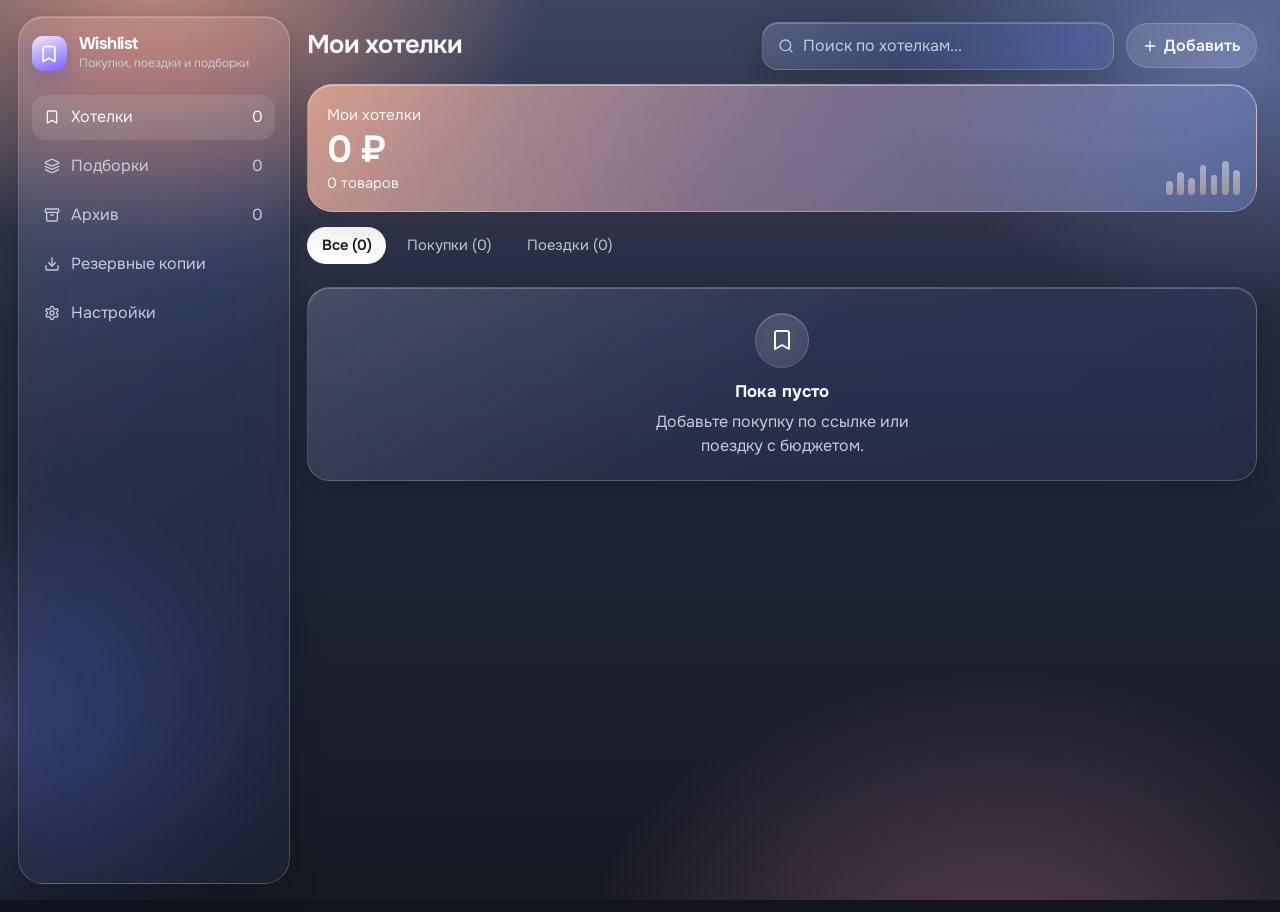
==== commit 24a30cb6: "Wishlist: покупки, поездки и подборки" ====
--- a/wishlist/index.html
+++ b/wishlist/index.html
@@ -29,8 +29,8 @@
     <link rel="preconnect" href="https://fonts.googleapis.com" />
     <link rel="preconnect" href="https://fonts.gstatic.com" crossorigin />
     <link href="https://fonts.googleapis.com/css2?family=Onest:wght@400;500;600;700&display=swap" rel="stylesheet" />
-    <script type="module" crossorigin src="/wishlist/assets/index-DPFhiWOP.js"></script>
-    <link rel="stylesheet" crossorigin href="/wishlist/assets/index-DvL3XzZv.css">
+    <script type="module" crossorigin src="/wishlist/assets/index-BG4s0qUH.js"></script>
+    <link rel="stylesheet" crossorigin href="/wishlist/assets/index-DUDZpJkd.css">
   </head>
   <body>
     <div id="root"></div>
--- a/wishlist/assets/index-DUDZpJkd.css
+++ b/wishlist/assets/index-DUDZpJkd.css
@@ -0,0 +1 @@
+/*! tailwindcss v4.3.5 | MIT License | https://tailwindcss.com */@layer properties{@supports (((-webkit-hyphens:none)) and (not (margin-trim:block))) or ((-moz-orient:inline) and (not (color:rgb(from red r g b)))){*,:before,:after,::backdrop{--tw-rotate-x:initial;--tw-rotate-y:initial;--tw-rotate-z:initial;--tw-skew-x:initial;--tw-skew-y:initial;--tw-space-y-reverse:0;--tw-border-style:solid;--tw-font-weight:initial;--tw-ordinal:initial;--tw-slashed-zero:initial;--tw-numeric-figure:initial;--tw-numeric-spacing:initial;--tw-numeric-fraction:initial;--tw-blur:initial;--tw-brightness:initial;--tw-contrast:initial;--tw-grayscale:initial;--tw-hue-rotate:initial;--tw-invert:initial;--tw-opacity:initial;--tw-saturate:initial;--tw-sepia:initial;--tw-drop-shadow:initial;--tw-drop-shadow-color:initial;--tw-drop-shadow-alpha:100%;--tw-drop-shadow-size:initial}}}@layer theme{:root,:host{--font-sans:"Onest", "Inter", ui-sans-serif, system-ui, sans-serif;--font-mono:ui-monospace, SFMono-Regular, Menlo, Monaco, Consolas, "Liberation Mono", "Courier New", monospace;--spacing:.25rem;--text-sm:.875rem;--text-sm--line-height:calc(1.25 / .875);--text-xl:1.25rem;--text-xl--line-height:calc(1.75 / 1.25);--font-weight-semibold:600;--default-transition-duration:.15s;--default-transition-timing-function:cubic-bezier(.4, 0, .2, 1);--default-font-family:var(--font-sans);--default-mono-font-family:var(--font-mono);--color-muted:#a8b0c2}}@layer base{*,:after,:before,::backdrop{box-sizing:border-box;border:0 solid;margin:0;padding:0}::file-selector-button{box-sizing:border-box;border:0 solid;margin:0;padding:0}html,:host{-webkit-text-size-adjust:100%;-moz-tab-size:4;tab-size:4;line-height:1.5;font-family:var(--default-font-family,-apple-system, BlinkMacSystemFont, "Segoe UI", Roboto, "Helvetica Neue", "Noto Sans", Arial, sans-serif, "Apple Color Emoji", "Segoe UI Emoji", "Segoe UI Symbol", "Noto Color Emoji");font-feature-settings:var(--default-font-feature-settings,normal);font-variation-settings:var(--default-font-variation-settings,normal);-webkit-tap-highlight-color:transparent}hr{height:0;color:inherit;border-top-width:1px}abbr:where([title]){-webkit-text-decoration:underline dotted;text-decoration:underline dotted}h1,h2,h3,h4,h5,h6{font-size:inherit;font-weight:inherit}a{color:inherit;-webkit-text-decoration:inherit;text-decoration:inherit}b,strong{font-weight:bolder}code,kbd,samp,pre{font-family:var(--default-mono-font-family,ui-monospace, SFMono-Regular, Menlo, Monaco, Consolas, "Liberation Mono", "Courier New", monospace);font-feature-settings:var(--default-mono-font-feature-settings,normal);font-variation-settings:var(--default-mono-font-variation-settings,normal);font-size:1em}small{font-size:80%}sub,sup{vertical-align:baseline;font-size:75%;line-height:0;position:relative}sub{bottom:-.25em}sup{top:-.5em}table{text-indent:0;border-color:inherit;border-collapse:collapse}:-moz-focusring:where(:not(iframe)){outline:auto}progress{vertical-align:baseline}summary{display:list-item}ol,ul,menu{list-style:none}img,svg,video,canvas,audio,iframe,embed,object{vertical-align:middle;display:block}img,video{max-width:100%;height:auto}button,input,select,optgroup,textarea{font:inherit;font-feature-settings:inherit;font-variation-settings:inherit;letter-spacing:inherit;color:inherit;opacity:1;background-color:#0000;border-radius:0}::file-selector-button{font:inherit;font-feature-settings:inherit;font-variation-settings:inherit;letter-spacing:inherit;color:inherit;opacity:1;background-color:#0000;border-radius:0}:where(select:is([multiple],[size])) optgroup{font-weight:bolder}:where(select:is([multiple],[size])) optgroup option{padding-inline-start:20px}::file-selector-button{margin-inline-end:4px}::placeholder{opacity:1}@supports (not ((-webkit-appearance:-apple-pay-button))) or (contain-intrinsic-size:1px){::placeholder{color:currentColor}@supports (color:color-mix(in lab,red,red)){::placeholder{color:color-mix(in oklab,currentcolor 50%,transparent)}}}textarea{resize:vertical}::-webkit-search-decoration{-webkit-appearance:none}::-webkit-date-and-time-value{min-height:1lh;text-align:inherit}::-webkit-datetime-edit{display:inline-flex}::-webkit-datetime-edit-fields-wrapper{padding:0}::-webkit-datetime-edit{padding-block:0}::-webkit-datetime-edit-year-field{padding-block:0}::-webkit-datetime-edit-month-field{padding-block:0}::-webkit-datetime-edit-day-field{padding-block:0}::-webkit-datetime-edit-hour-field{padding-block:0}::-webkit-datetime-edit-minute-field{padding-block:0}::-webkit-datetime-edit-second-field{padding-block:0}::-webkit-datetime-edit-millisecond-field{padding-block:0}::-webkit-datetime-edit-meridiem-field{padding-block:0}::-webkit-calendar-picker-indicator{line-height:1}:-moz-ui-invalid{box-shadow:none}button,input:where([type=button],[type=reset],[type=submit]){-webkit-appearance:button;-moz-appearance:button;appearance:button}::file-selector-button{-webkit-appearance:button;-moz-appearance:button;appearance:button}::-webkit-inner-spin-button{height:auto}::-webkit-outer-spin-button{height:auto}[hidden]:where(:not([hidden=until-found])){display:none!important}html{-webkit-font-smoothing:antialiased;-moz-osx-font-smoothing:grayscale}body{min-height:100dvh;font-family:var(--font-sans);color:var(--ink);background:#12151e}html.light body{background:#e7eef8}button:not(:disabled),[role=button]:not(:disabled){cursor:pointer}input,textarea,select{font:inherit;color:inherit}::selection{background:#ffb09673}}@layer components;@layer utilities{.visible{visibility:visible}.sr-only{clip-path:inset(50%);white-space:nowrap;border-width:0;width:1px;height:1px;margin:-1px;padding:0;position:absolute;overflow:hidden}.relative{position:relative}.container{width:100%}@media(min-width:40rem){.container{max-width:40rem}}@media(min-width:48rem){.container{max-width:48rem}}@media(min-width:64rem){.container{max-width:64rem}}@media(min-width:80rem){.container{max-width:80rem}}@media(min-width:96rem){.container{max-width:96rem}}.mt-1{margin-top:var(--spacing)}.mt-2{margin-top:calc(var(--spacing) * 2)}.mt-4{margin-top:calc(var(--spacing) * 4)}.mb-3{margin-bottom:calc(var(--spacing) * 3)}.block{display:block}.flex{display:flex}.grid{display:grid}.hidden{display:none}.size-4{width:calc(var(--spacing) * 4);height:calc(var(--spacing) * 4)}.size-5{width:calc(var(--spacing) * 5);height:calc(var(--spacing) * 5)}.size-6{width:calc(var(--spacing) * 6);height:calc(var(--spacing) * 6)}.size-7{width:calc(var(--spacing) * 7);height:calc(var(--spacing) * 7)}.min-h-5{min-height:calc(var(--spacing) * 5)}.shrink-0{flex-shrink:0}.grow{flex-grow:1}.rotate-90{rotate:90deg}.transform{transform:var(--tw-rotate-x, ) var(--tw-rotate-y, ) var(--tw-rotate-z, ) var(--tw-skew-x, ) var(--tw-skew-y, )}.touch-none{touch-action:none}.grid-cols-2{grid-template-columns:repeat(2,minmax(0,1fr))}.grid-cols-\[1fr_7\.5rem\]{grid-template-columns:1fr 7.5rem}.flex-wrap{flex-wrap:wrap}.items-center{align-items:center}.justify-between{justify-content:space-between}.gap-2{gap:calc(var(--spacing) * 2)}.gap-3{gap:calc(var(--spacing) * 3)}:where(.space-y-3>:not(:last-child)){--tw-space-y-reverse:0;margin-block-start:calc(calc(var(--spacing) * 3) * var(--tw-space-y-reverse));margin-block-end:calc(calc(var(--spacing) * 3) * calc(1 - var(--tw-space-y-reverse)))}.border{border-style:var(--tw-border-style);border-width:1px}.px-3{padding-inline:calc(var(--spacing) * 3)}.py-3{padding-block:calc(var(--spacing) * 3)}.text-left{text-align:left}.text-sm{font-size:var(--text-sm);line-height:var(--tw-leading,var(--text-sm--line-height))}.text-xl{font-size:var(--text-xl);line-height:var(--tw-leading,var(--text-xl--line-height))}.font-semibold{--tw-font-weight:var(--font-weight-semibold);font-weight:var(--font-weight-semibold)}.text-muted{color:var(--color-muted)}.tabular-nums{--tw-numeric-spacing:tabular-nums;font-variant-numeric:var(--tw-ordinal, ) var(--tw-slashed-zero, ) var(--tw-numeric-figure, ) var(--tw-numeric-spacing, ) var(--tw-numeric-fraction, )}.opacity-60{opacity:.6}.opacity-70{opacity:.7}.filter{filter:var(--tw-blur, ) var(--tw-brightness, ) var(--tw-contrast, ) var(--tw-grayscale, ) var(--tw-hue-rotate, ) var(--tw-invert, ) var(--tw-saturate, ) var(--tw-sepia, ) var(--tw-drop-shadow, )}.transition{transition-property:color,background-color,border-color,outline-color,text-decoration-color,fill,stroke,--tw-gradient-from,--tw-gradient-via,--tw-gradient-to,opacity,box-shadow,transform,translate,scale,rotate,filter,-webkit-backdrop-filter,backdrop-filter,display,content-visibility,overlay,pointer-events;transition-timing-function:var(--tw-ease,var(--default-transition-timing-function));transition-duration:var(--tw-duration,var(--default-transition-duration))}}html[dir=ltr],[data-sonner-toaster][dir=ltr]{--toast-icon-margin-start:-3px;--toast-icon-margin-end:4px;--toast-svg-margin-start:-1px;--toast-svg-margin-end:0px;--toast-button-margin-start:auto;--toast-button-margin-end:0;--toast-close-button-start:0;--toast-close-button-end:unset;--toast-close-button-transform:translate(-35%, -35%)}html[dir=rtl],[data-sonner-toaster][dir=rtl]{--toast-icon-margin-start:4px;--toast-icon-margin-end:-3px;--toast-svg-margin-start:0px;--toast-svg-margin-end:-1px;--toast-button-margin-start:0;--toast-button-margin-end:auto;--toast-close-button-start:unset;--toast-close-button-end:0;--toast-close-button-transform:translate(35%, -35%)}[data-sonner-toaster]{width:var(--width);--gray1:#fcfcfc;--gray2:#f8f8f8;--gray3:#f3f3f3;--gray4:#ededed;--gray5:#e8e8e8;--gray6:#e2e2e2;--gray7:#dbdbdb;--gray8:#c7c7c7;--gray9:#8f8f8f;--gray10:#858585;--gray11:#6f6f6f;--gray12:#171717;--border-radius:8px;box-sizing:border-box;z-index:999999999;outline:none;margin:0;padding:0;font-family:ui-sans-serif,system-ui,-apple-system,BlinkMacSystemFont,Segoe UI,Roboto,Helvetica Neue,Arial,Noto Sans,sans-serif,Apple Color Emoji,Segoe UI Emoji,Segoe UI Symbol,Noto Color Emoji;list-style:none;transition:transform .4s;position:fixed}@media(hover:none)and (pointer:coarse){[data-sonner-toaster][data-lifted=true]{transform:none}}[data-sonner-toaster][data-x-position=right]{right:var(--offset-right)}[data-sonner-toaster][data-x-position=left]{left:var(--offset-left)}[data-sonner-toaster][data-x-position=center]{left:50%;transform:translate(-50%)}[data-sonner-toaster][data-y-position=top]{top:var(--offset-top)}[data-sonner-toaster][data-y-position=bottom]{bottom:var(--offset-bottom)}[data-sonner-toast]{--y:translateY(100%);--lift-amount:calc(var(--lift) * var(--gap));z-index:var(--z-index);opacity:0;transform:var(--y);touch-action:none;box-sizing:border-box;overflow-wrap:anywhere;outline:none;transition:transform .4s,opacity .4s,height .4s,box-shadow .2s;position:absolute}[data-sonner-toast][data-styled=true]{background:var(--normal-bg);border:1px solid var(--normal-border);color:var(--normal-text);border-radius:var(--border-radius);width:var(--width);align-items:center;gap:6px;padding:16px;font-size:13px;display:flex;box-shadow:0 4px 12px #0000001a}[data-sonner-toast]:focus-visible{box-shadow:0 4px 12px #0000001a,0 0 0 2px #0003}[data-sonner-toast][data-y-position=top]{--y:translateY(-100%);--lift:1;--lift-amount:calc(1 * var(--gap));top:0}[data-sonner-toast][data-y-position=bottom]{--y:translateY(100%);--lift:-1;--lift-amount:calc(var(--lift) * var(--gap));bottom:0}[data-sonner-toast][data-styled=true] [data-description]{color:#3f3f3f;font-weight:400;line-height:1.4}[data-rich-colors=true][data-sonner-toast][data-styled=true] [data-description]{color:inherit}[data-sonner-toaster][data-sonner-theme=dark] [data-description]{color:#e8e8e8}[data-sonner-toast][data-styled=true] [data-title]{color:inherit;font-weight:500;line-height:1.5}[data-sonner-toast][data-styled=true] [data-icon]{width:16px;height:16px;margin-left:var(--toast-icon-margin-start);margin-right:var(--toast-icon-margin-end);flex-shrink:0;justify-content:flex-start;align-items:center;display:flex;position:relative}[data-sonner-toast][data-promise=true] [data-icon]>svg{opacity:0;transform-origin:50%;animation:.3s forwards sonner-fade-in;transform:scale(.8)}[data-sonner-toast][data-styled=true] [data-icon]>*{flex-shrink:0}[data-sonner-toast][data-styled=true] [data-icon] svg{margin-left:var(--toast-svg-margin-start);margin-right:var(--toast-svg-margin-end)}[data-sonner-toast][data-styled=true] [data-content]{flex-direction:column;flex:1;gap:2px;min-width:0;display:flex}[data-sonner-toast][data-styled=true] [data-button]{height:24px;color:var(--normal-bg);background:var(--normal-text);margin-left:var(--toast-button-margin-start);margin-right:var(--toast-button-margin-end);cursor:pointer;border:none;border-radius:4px;outline:none;flex-shrink:0;align-items:center;padding-left:8px;padding-right:8px;font-size:12px;font-weight:500;transition:opacity .4s,box-shadow .2s;display:flex}[data-sonner-toast][data-styled=true] [data-button]:focus-visible{box-shadow:0 0 0 2px #0006}[data-sonner-toast][data-styled=true] [data-button]:first-of-type{margin-left:var(--toast-button-margin-start);margin-right:var(--toast-button-margin-end)}[data-sonner-toast][data-styled=true] [data-cancel]{color:var(--normal-text);background:#00000014}[data-sonner-toaster][data-sonner-theme=dark] [data-sonner-toast][data-styled=true] [data-cancel]{background:#ffffff4d}[data-sonner-toast][data-styled=true] [data-close-button]{left:var(--toast-close-button-start);right:var(--toast-close-button-end);width:20px;height:20px;color:var(--normal-text);background:var(--normal-bg);border:1px solid var(--normal-border);transform:var(--toast-close-button-transform);cursor:pointer;z-index:1;border-radius:50%;justify-content:center;align-items:center;padding:0;transition:opacity .1s,background .2s,border-color .2s;display:flex;position:absolute;top:0}[data-sonner-toast][data-styled=true] [data-close-button]:focus-visible{box-shadow:0 4px 12px #0000001a,0 0 0 2px #0003}[data-sonner-toast][data-styled=true] [data-disabled=true]{cursor:not-allowed}[data-sonner-toast][data-styled=true]:hover [data-close-button]:hover{background:var(--gray2);border-color:var(--gray5)}[data-sonner-toast][data-swiping=true]:before{content:"";z-index:-1;height:100%;position:absolute;left:-100%;right:-100%}[data-sonner-toast][data-y-position=top][data-swiping=true]:before{bottom:50%;transform:scaleY(3)translateY(50%)}[data-sonner-toast][data-y-position=bottom][data-swiping=true]:before{top:50%;transform:scaleY(3)translateY(-50%)}[data-sonner-toast][data-swiping=false][data-removed=true]:before{content:"";position:absolute;top:0;right:0;bottom:0;left:0;transform:scaleY(2)}[data-sonner-toast][data-expanded=true]:after{content:"";height:calc(var(--gap) + 1px);width:100%;position:absolute;bottom:100%;left:0}[data-sonner-toast][data-mounted=true]{--y:translateY(0);opacity:1}[data-sonner-toast][data-expanded=false][data-front=false]{--scale:var(--toasts-before) * .05 + 1;--y:translateY(calc(var(--lift-amount) * var(--toasts-before))) scale(calc(-1 * var(--scale)));height:var(--front-toast-height)}[data-sonner-toast]>*{transition:opacity .4s}[data-sonner-toast][data-x-position=right]{right:0}[data-sonner-toast][data-x-position=left]{left:0}[data-sonner-toast][data-expanded=false][data-front=false][data-styled=true]>*{opacity:0}[data-sonner-toast][data-visible=false]{opacity:0;pointer-events:none}[data-sonner-toast][data-mounted=true][data-expanded=true]{--y:translateY(calc(var(--lift) * var(--offset)));height:var(--initial-height)}[data-sonner-toast][data-removed=true][data-front=true][data-swipe-out=false]{--y:translateY(calc(var(--lift) * -100%));opacity:0}[data-sonner-toast][data-removed=true][data-front=false][data-swipe-out=false][data-expanded=true]{--y:translateY(calc(var(--lift) * var(--offset) + var(--lift) * -100%));opacity:0}[data-sonner-toast][data-removed=true][data-front=false][data-swipe-out=false][data-expanded=false]{--y:translateY(40%);opacity:0;transition:transform .5s,opacity .2s}[data-sonner-toast][data-removed=true][data-front=false]:before{height:calc(var(--initial-height) + 20%)}[data-sonner-toast][data-swiping=true]{transform:var(--y) translateY(var(--swipe-amount-y,0px)) translate(var(--swipe-amount-x,0px));transition:none}[data-sonner-toast][data-swiped=true]{-webkit-user-select:none;user-select:none}[data-sonner-toast][data-swipe-out=true][data-y-position=bottom],[data-sonner-toast][data-swipe-out=true][data-y-position=top]{animation-duration:.2s;animation-timing-function:ease-out;animation-fill-mode:forwards}[data-sonner-toast][data-swipe-out=true][data-swipe-direction=left]{animation-name:swipe-out-left}[data-sonner-toast][data-swipe-out=true][data-swipe-direction=right]{animation-name:swipe-out-right}[data-sonner-toast][data-swipe-out=true][data-swipe-direction=up]{animation-name:swipe-out-up}[data-sonner-toast][data-swipe-out=true][data-swipe-direction=down]{animation-name:swipe-out-down}@keyframes swipe-out-left{0%{transform:var(--y) translate(var(--swipe-amount-x));opacity:1}to{transform:var(--y) translate(calc(var(--swipe-amount-x) - 100%));opacity:0}}@keyframes swipe-out-right{0%{transform:var(--y) translate(var(--swipe-amount-x));opacity:1}to{transform:var(--y) translate(calc(var(--swipe-amount-x) + 100%));opacity:0}}@keyframes swipe-out-up{0%{transform:var(--y) translateY(var(--swipe-amount-y));opacity:1}to{transform:var(--y) translateY(calc(var(--swipe-amount-y) - 100%));opacity:0}}@keyframes swipe-out-down{0%{transform:var(--y) translateY(var(--swipe-amount-y));opacity:1}to{transform:var(--y) translateY(calc(var(--swipe-amount-y) + 100%));opacity:0}}@media(max-width:600px){[data-sonner-toaster]{right:var(--mobile-offset-right);left:var(--mobile-offset-left);width:100%;position:fixed}[data-sonner-toaster][dir=rtl]{left:calc(var(--mobile-offset-left) * -1)}[data-sonner-toaster] [data-sonner-toast]{width:calc(100% - var(--mobile-offset-left) * 2);left:0;right:0}[data-sonner-toaster][data-x-position=left]{left:var(--mobile-offset-left)}[data-sonner-toaster][data-y-position=bottom]{bottom:var(--mobile-offset-bottom)}[data-sonner-toaster][data-y-position=top]{top:var(--mobile-offset-top)}[data-sonner-toaster][data-x-position=center]{left:var(--mobile-offset-left);right:var(--mobile-offset-right);transform:none}}[data-sonner-toaster][data-sonner-theme=light]{--normal-bg:#fff;--normal-border:var(--gray4);--normal-text:var(--gray12);--success-bg:#ecfdf3;--success-border:#bffcd9;--success-text:#008a2e;--info-bg:#f0f8ff;--info-border:#dde7fd;--info-text:#0973dc;--warning-bg:#fffcf0;--warning-border:#fbeeb1;--warning-text:#dc7609;--error-bg:#fff0f0;--error-border:#ffe0e1;--error-text:#e60000}[data-sonner-toaster][data-sonner-theme=light] [data-sonner-toast][data-invert=true]{--normal-bg:#000;--normal-border:#333;--normal-text:var(--gray1)}[data-sonner-toaster][data-sonner-theme=dark] [data-sonner-toast][data-invert=true]{--normal-bg:#fff;--normal-border:var(--gray3);--normal-text:var(--gray12)}[data-sonner-toaster][data-sonner-theme=dark]{--normal-bg:#000;--normal-bg-hover:#1f1f1f;--normal-border:#333;--normal-border-hover:#404040;--normal-text:var(--gray1);--success-bg:#001f0f;--success-border:#003d1c;--success-text:#59f3a6;--info-bg:#000d1f;--info-border:#19233e;--info-text:#5896f3;--warning-bg:#1d1f00;--warning-border:#2e2e00;--warning-text:#f3cf58;--error-bg:#2d0607;--error-border:#4d0408;--error-text:#ff9ea1}[data-sonner-toaster][data-sonner-theme=dark] [data-sonner-toast] [data-close-button]{background:var(--normal-bg);border-color:var(--normal-border);color:var(--normal-text)}[data-sonner-toaster][data-sonner-theme=dark] [data-sonner-toast] [data-close-button]:hover{background:var(--normal-bg-hover);border-color:var(--normal-border-hover)}[data-rich-colors=true][data-sonner-toast][data-type=success],[data-rich-colors=true][data-sonner-toast][data-type=success] [data-close-button]{background:var(--success-bg);border-color:var(--success-border);color:var(--success-text)}[data-rich-colors=true][data-sonner-toast][data-type=info],[data-rich-colors=true][data-sonner-toast][data-type=info] [data-close-button]{background:var(--info-bg);border-color:var(--info-border);color:var(--info-text)}[data-rich-colors=true][data-sonner-toast][data-type=warning],[data-rich-colors=true][data-sonner-toast][data-type=warning] [data-close-button]{background:var(--warning-bg);border-color:var(--warning-border);color:var(--warning-text)}[data-rich-colors=true][data-sonner-toast][data-type=error],[data-rich-colors=true][data-sonner-toast][data-type=error] [data-close-button]{background:var(--error-bg);border-color:var(--error-border);color:var(--error-text)}.sonner-loading-wrapper{--size:16px;height:var(--size);width:var(--size);z-index:10;position:absolute;top:0;right:0;bottom:0;left:0}.sonner-loading-wrapper[data-visible=false]{transform-origin:50%;animation:.2s forwards sonner-fade-out}.sonner-spinner{height:var(--size);width:var(--size);position:relative;top:50%;left:50%}.sonner-loading-bar{background:var(--gray11);border-radius:6px;width:24%;height:8%;animation:1.2s linear infinite sonner-spin;position:absolute;top:-3.9%;left:-10%}.sonner-loading-bar:first-child{animation-delay:-1.2s;transform:rotate(.0001deg)translate(146%)}.sonner-loading-bar:nth-child(2){animation-delay:-1.1s;transform:rotate(30deg)translate(146%)}.sonner-loading-bar:nth-child(3){animation-delay:-1s;transform:rotate(60deg)translate(146%)}.sonner-loading-bar:nth-child(4){animation-delay:-.9s;transform:rotate(90deg)translate(146%)}.sonner-loading-bar:nth-child(5){animation-delay:-.8s;transform:rotate(120deg)translate(146%)}.sonner-loading-bar:nth-child(6){animation-delay:-.7s;transform:rotate(150deg)translate(146%)}.sonner-loading-bar:nth-child(7){animation-delay:-.6s;transform:rotate(180deg)translate(146%)}.sonner-loading-bar:nth-child(8){animation-delay:-.5s;transform:rotate(210deg)translate(146%)}.sonner-loading-bar:nth-child(9){animation-delay:-.4s;transform:rotate(240deg)translate(146%)}.sonner-loading-bar:nth-child(10){animation-delay:-.3s;transform:rotate(270deg)translate(146%)}.sonner-loading-bar:nth-child(11){animation-delay:-.2s;transform:rotate(300deg)translate(146%)}.sonner-loading-bar:nth-child(12){animation-delay:-.1s;transform:rotate(330deg)translate(146%)}@keyframes sonner-fade-in{0%{opacity:0;transform:scale(.8)}to{opacity:1;transform:scale(1)}}@keyframes sonner-fade-out{0%{opacity:1;transform:scale(1)}to{opacity:0;transform:scale(.8)}}@keyframes sonner-spin{0%{opacity:1}to{opacity:.15}}@media(prefers-reduced-motion){[data-sonner-toast],[data-sonner-toast]>*,.sonner-loading-bar{transition:none!important;animation:none!important}}.sonner-loader{transform-origin:50%;transition:opacity .2s,transform .2s;position:absolute;top:50%;left:50%;transform:translate(-50%,-50%)}.sonner-loader[data-visible=false]{opacity:0;transform:scale(.8)translate(-50%,-50%)}:root{--ink:#f5f7fb;--muted:#c5ccd8;--stroke:#ffffff2e;--stroke-strong:#ffffff47;--shadow:0 10px 32px #0000002e, inset 0 1px 0 #ffffff38;--field:#ffffff14;--hero-a:#f0b09ac7;--hero-b:#c9a0b48c;--hero-c:#6d82b47a;--danger:#ffb4b4;--blur:22px;color-scheme:dark}html.light{--ink:#171a22;--muted:#5c6578;--stroke:#ffffffb8;--stroke-strong:#161a281f;--shadow:0 12px 32px #2832501a, inset 0 1px 0 #fffc;--field:#ffffff6b;--color-fg:#171a22;--color-muted:#5d6578;--color-primary:#171a22;--color-primary-fg:#f7f8fb;--color-chip:#171a220f;--color-chip-fg:#171a22;color-scheme:light}.atmosphere{z-index:-1;pointer-events:none;background:radial-gradient(640px 460px at 12% -4%,#ffa884b8,#0000 62%),radial-gradient(560px 420px at 96% 6%,#7e92d68c,#0000 60%),radial-gradient(720px 520px at 78% 108%,#c4789c61,#0000 58%),radial-gradient(480px 380px at 0 80%,#5662a866,#0000 62%),linear-gradient(#3a4460,#242a3d 38%,#161924);position:fixed;top:0;right:0;bottom:0;left:0}html.light .atmosphere{background:radial-gradient(640px 460px at 8% -6%,#ffba9af2,#0000 60%),radial-gradient(560px 420px at 100% 0,#b0c6f0f2,#0000 56%),radial-gradient(640px 480px at 70% 110%,#d6bad68c,#0000 58%),linear-gradient(#f7f4fb,#e4ebf6)}.shell{z-index:1;isolation:isolate;min-height:100dvh;position:relative}.glass{border:1px solid var(--stroke);box-shadow:var(--shadow);-webkit-backdrop-filter:blur(var(--blur)) saturate(1.7);backdrop-filter:blur(var(--blur)) saturate(1.7);background:linear-gradient(145deg,#ffffff29,#ffffff0b 48%,#ffffff08)}html.light .glass{background:linear-gradient(145deg,#ffffffa3,#ffffff4d)}.stage{width:min(100%,1120px);padding:calc(.85rem + env(safe-area-inset-top)) 1rem calc(7.5rem + env(safe-area-inset-bottom));margin:0 auto}.stage-plain{padding-bottom:calc(1.4rem + env(safe-area-inset-bottom))}.topbar{align-items:center;gap:.75rem;display:flex}.brand-mark{color:#fff;background:linear-gradient(160deg,#f5e9ff,#c4b5fd 38%,#7c5cff);border-radius:.85rem;place-items:center;width:2.5rem;height:2.5rem;display:grid;box-shadow:0 8px 18px #5a46b459}.brand-copy{flex:1;min-width:0}.brand-copy small{color:var(--muted);font-size:.75rem;display:block}.brand-copy strong{letter-spacing:-.03em;font-size:1.35rem;line-height:1.1;display:block}.icon-btn{width:2.75rem;height:2.75rem;color:var(--ink);-webkit-backdrop-filter:blur(14px)saturate(1.4);backdrop-filter:blur(14px)saturate(1.4);background:#ffffff14;border:1px solid #ffffff1a;border-radius:999px;place-items:center;transition:transform .15s,background .15s;display:grid;box-shadow:inset 0 1px #ffffff29}.icon-btn:active{scale:.96}.search{border-radius:1rem;align-items:center;gap:.55rem;height:3rem;margin-top:.9rem;padding:0 .95rem;display:flex}.search input{background:0 0;outline:none;width:100%}.search input::placeholder{color:var(--muted)}.hero{color:#fff;background:linear-gradient(115deg,var(--hero-a),var(--hero-b) 46%,var(--hero-c));-webkit-backdrop-filter:blur(18px)saturate(1.45);backdrop-filter:blur(18px)saturate(1.45);border:1px solid #ffffff47;border-radius:1.6rem;margin-top:.9rem;padding:1.15rem 1.15rem 1.05rem;position:relative;overflow:hidden;box-shadow:0 16px 40px #5028322e,inset 0 1px #ffffff61}.hero p{opacity:.92;font-size:.95rem}.hero-sum{letter-spacing:-.04em;font-variant-numeric:tabular-nums;margin-top:.15rem;font-size:2.35rem;font-weight:650;line-height:1.05}.hero-meta{opacity:.9;margin-top:.2rem;font-size:.92rem}.bars{align-items:flex-end;gap:.28rem;height:3.1rem;display:flex;position:absolute;bottom:1rem;right:1rem}.bars span{opacity:.95;background:linear-gradient(#fff,#ffb087 140%);border-radius:999px;width:.42rem}.bars[data-idle=true] span{opacity:.45}.pills{gap:.4rem;margin-top:.9rem;display:flex;overflow-x:auto}.pill{height:2.35rem;color:var(--muted);white-space:nowrap;border-radius:999px;padding:0 .9rem;font-size:.92rem}.pill[aria-pressed=true]{color:#171a22;background:#fff;font-weight:600}html.light .pill[aria-pressed=true]{color:#fff;background:#171a22}.cards{flex-direction:column;gap:.7rem;margin-top:.85rem;display:flex}.wish{text-align:left;border-radius:1.35rem;align-items:center;gap:.75rem;padding:.7rem;display:flex}.wish.lifted{z-index:2;position:relative;scale:1.02}.thumb{object-fit:cover;background:#ffffff14;border-radius:.95rem;flex:none;width:3.5rem;height:3.5rem;overflow:hidden}.thumb img,img.thumb{object-fit:cover;width:100%;height:100%}.thumb-fallback{color:var(--muted);place-items:center;display:grid}.wish .icon-btn{width:2.25rem;height:2.25rem}.wish-copy{text-align:left;flex:1;min-width:0}.wish-copy strong{font-weight:600;line-height:1.25;display:block}.wish-price{color:var(--muted);font-variant-numeric:tabular-nums;flex-wrap:wrap;align-items:center;gap:.4rem;margin-top:.15rem;display:flex}.badge{letter-spacing:.01em;background:#ffffff29;border-radius:999px;padding:.05rem .4rem;font-size:.72rem}html.light .badge{background:#171a220f}.dock{--blur:30px;z-index:20;left:50%;bottom:calc(.7rem + env(safe-area-inset-bottom));border-radius:1.5rem;grid-template-columns:repeat(4,1fr);width:min(28rem,100% - 1.1rem);padding:.35rem;display:grid;position:fixed;transform:translate(-50%)}.dock button{height:3.35rem;color:var(--muted);text-align:center;border-radius:1.05rem;flex-direction:column;justify-content:center;align-items:center;gap:.12rem;font-size:.62rem;line-height:1.1;display:flex}.dock button[aria-current=page]{color:var(--ink);background:#ffffff24}html.light .dock button[aria-current=page]{background:#171a220f}.fab{z-index:21;right:max(1.1rem,50% - 15.5rem);bottom:calc(5.6rem + env(safe-area-inset-bottom));color:#171a22;background:#f4f6fb;border-radius:999px;place-items:center;width:3.4rem;height:3.4rem;transition:transform .15s;display:grid;position:fixed;box-shadow:0 10px 30px #00000047}.fab:active{scale:.96}.desktop-toolbar,.add-desktop{display:none}.page-head{align-items:center;gap:.35rem;margin-bottom:.4rem;display:flex}.page-head h1{text-align:center;flex:1;font-size:1.15rem;font-weight:650}.center-intro{text-align:center;margin:1.4rem 0 1rem}.center-intro .orb{border-radius:999px;place-items:center;width:4.5rem;height:4.5rem;margin:0 auto .8rem;display:grid}.center-intro h2{letter-spacing:-.03em;font-size:1.7rem}.center-intro p{color:var(--muted);margin-top:.35rem}.settings-list,.backup-list{flex-direction:column;gap:.7rem;margin-top:.6rem;display:flex}.row{text-align:left;border-radius:1.2rem;align-items:center;gap:.75rem;width:100%;padding:.85rem .95rem;display:flex}.row .grow{flex:1;min-width:0}.row small{color:var(--muted);display:block}.segment{-webkit-backdrop-filter:blur(16px)saturate(1.4);backdrop-filter:blur(16px)saturate(1.4);background:#ffffff14;border:1px solid #ffffff1f;border-radius:999px;padding:.2rem;display:flex}html.light .segment{background:#171a220d}.segment button{height:2.15rem;color:var(--muted);border-radius:999px;flex:1;justify-content:center;align-items:center;gap:.35rem;padding:0 .75rem;font-size:.85rem;display:inline-flex}.segment.wide{width:100%}.appearance{flex-direction:column;align-items:stretch;gap:.7rem}.section-label{color:var(--muted);font-size:.92rem}.currency-select{-webkit-backdrop-filter:blur(16px)saturate(1.4);backdrop-filter:blur(16px)saturate(1.4);max-width:8.2rem;height:2.4rem;color:inherit;background:#ffffff14;border:1px solid #ffffff29;border-radius:.85rem;padding:0 .55rem;box-shadow:inset 0 1px #ffffff24}html.light .currency-select{background:#fff}.about-copy{color:var(--muted);margin:-.2rem .2rem 0;font-size:.92rem;line-height:1.45}.phone-badge{background:#ffffff14;border-radius:.85rem;flex:none;place-items:center;width:2.6rem;height:2.6rem;display:grid}.install-card small{color:var(--muted);margin-top:.15rem;display:block}.field-clear{width:1.8rem;height:1.8rem;color:var(--muted);border-radius:999px;place-items:center;display:grid;position:absolute;top:50%;right:.4rem;transform:translateY(-50%)}.url-row{align-items:stretch;gap:.5rem;display:flex}.url-box{background:#ffffff1a;border:1px solid #ffffff29;border-radius:.95rem;flex:1 1 0;align-items:center;gap:.5rem;min-width:0;height:3rem;padding:0 .45rem 0 .75rem;display:flex;position:relative;box-shadow:inset 0 1px #ffffff29}.url-icon{opacity:.7;flex:none;width:1rem;height:1rem}.url-field{min-width:0;height:100%;box-shadow:none;background:0 0;border:0;outline:none;flex:1;padding:0 1.6rem 0 0}html.light .url-box{background:#ffffff8c}.find-btn{height:3rem;color:inherit;white-space:nowrap;background:#ffffff24;border:1px solid #ffffff2e;border-radius:.95rem;flex:none;padding:0 .95rem;font-weight:600}html.light .find-btn{background:#ffffff8c}.field{-webkit-user-select:text;user-select:text;-webkit-appearance:none;-moz-appearance:none;appearance:none;background:#ffffff1a;border:1px solid #ffffff29;border-radius:.95rem;outline:none;width:100%;min-width:0;height:3rem;padding:0 .9rem;box-shadow:inset 0 1px #ffffff29}.empty-card{text-align:center;border-radius:1.4rem;flex-direction:column;align-items:center;margin-top:1.4rem;padding:1.6rem 1.2rem 1.4rem;display:flex}.empty-card .orb,.center-intro .orb{-webkit-backdrop-filter:blur(12px)saturate(1.4);backdrop-filter:blur(12px)saturate(1.4);background:#ffffff1a;border:1px solid #ffffff29;border-radius:999px;place-items:center;display:grid;box-shadow:inset 0 1px #fff3}.empty-card .orb{width:3.4rem;height:3.4rem;margin-bottom:.7rem}@supports not ((-webkit-backdrop-filter:blur(1px)) or (backdrop-filter:blur(1px))){.glass,.sheet,.field,.switch,.dock{background:#2024348c}}.empty-card strong{font-size:1.05rem}.empty-card p{max-width:18rem;color:var(--muted);margin-top:.35rem}.segment button[aria-pressed=true]{color:var(--ink);background:#ffffff29}html.light .segment button[aria-pressed=true]{color:#171a22;background:#fff;box-shadow:0 4px 14px #2832501f}.install-card{text-align:left;border-radius:1.25rem;align-items:center;gap:.8rem;width:100%;padding:.95rem;display:flex}.sheet-root{z-index:40;position:fixed;top:0;right:0;bottom:0;left:0}.backdrop{-webkit-backdrop-filter:blur(10px)saturate(1.2);backdrop-filter:blur(10px)saturate(1.2);background:#080a1247;position:absolute;top:0;right:0;bottom:0;left:0}.sheet{--blur:42px;max-height:92dvh;padding:.55rem 1rem calc(1.1rem + env(safe-area-inset-bottom));-webkit-backdrop-filter:blur(var(--blur)) saturate(1.7);backdrop-filter:blur(var(--blur)) saturate(1.7);background:linear-gradient(#ffffff29,#14102038 18%,#10121e47);border:1px solid #fff3;border-radius:1.7rem 1.7rem 0 0;position:absolute;bottom:0;left:0;right:0;overflow:auto;box-shadow:0 -24px 60px #00000047,inset 0 1px #ffffff52}html.light .sheet{background:linear-gradient(#ffffffb8,#f6f8fc80)}html.light .field,html.light .switch,html.light .currency-select,html.light .icon-btn,html.light .segment{background:#ffffff75;border-color:#ffffffb8}.handle{background:#ffffff47;border-radius:999px;width:2.6rem;height:.28rem;margin:.2rem auto .7rem}html.light .handle{background:#171a2229}textarea.field{resize:vertical;height:auto;min-height:5.5rem;padding-top:.75rem}.label{color:var(--muted);margin-bottom:.4rem;font-size:.92rem;display:block}.found{border-radius:1.1rem;align-items:center;gap:.75rem;margin-top:.75rem;padding:.65rem;display:flex}.save{color:#171a22;background:#f4f6fb;border-radius:1rem;justify-content:center;align-items:center;gap:.4rem;width:100%;height:3.15rem;font-weight:650;display:flex}html.light .save{color:#fff;background:#171a22}.cancel{width:100%;height:2.6rem;color:var(--muted);display:block}.switch{-webkit-backdrop-filter:blur(18px)saturate(1.5);backdrop-filter:blur(18px)saturate(1.5);background:#ffffff14;border:1px solid #ffffff29;border-radius:1rem;justify-content:space-between;align-items:center;width:100%;height:3.4rem;padding:0 .95rem;display:flex;box-shadow:inset 0 1px #ffffff29}.knob-track{background:#ffffff29;border-radius:999px;align-items:center;width:2.8rem;height:1.65rem;padding:.15rem;display:flex}.knob-track[data-on=true]{background:#f4f6fb}.knob{background:#fff;border-radius:999px;width:1.35rem;height:1.35rem;transition:transform .16s}.knob-track[data-on=true] .knob{background:#8d93a3;transform:translate(1.1rem)}.pop{z-index:5;border-radius:1rem;width:11.5rem;padding:.35rem;position:absolute;top:3.2rem;right:.6rem}.pop button,.pop a{text-align:left;border-radius:.7rem;align-items:center;width:100%;height:2.5rem;padding:0 .7rem;font-size:.92rem;display:flex}.empty{text-align:center;color:var(--muted);margin-top:2.2rem}.menu-pop{z-index:30;border-radius:1.1rem;width:16rem;padding:.4rem;position:absolute;top:3.1rem;right:0}.side{display:none}@media(hover:hover){.icon-btn:hover,.dock button:hover,.pill:hover,.pop button:hover,.pop a:hover{background:#ffffff14}.wish{transition:transform .18s,border-color .18s}.wish:hover{border-color:var(--stroke-strong)}}@media(min-width:960px){.shell{grid-template-columns:272px minmax(0,1fr);gap:.75rem;min-height:100dvh;padding:1rem 1.1rem;display:grid}.side{--blur:28px;border-radius:1.6rem;flex-direction:column;gap:.35rem;height:calc(100dvh - 2rem);padding:1.15rem .85rem;display:flex;position:sticky;top:1rem}.side .brand-mark{border-radius:.7rem;width:2.15rem;height:2.15rem}.side .brand-copy strong{font-size:1.05rem}.side nav{flex-direction:column;gap:.25rem;margin-top:1.1rem;display:flex}.side button{height:2.8rem;color:var(--muted);text-align:left;border-radius:.9rem;align-items:center;gap:.65rem;padding:0 .75rem;display:flex}.side button[aria-current=page]{color:var(--ink);background:#ffffff1a}.side .count{font-variant-numeric:tabular-nums;margin-left:auto}.stage{padding:.35rem .35rem 1.5rem}.desktop-toolbar{align-items:center;gap:.75rem;margin-bottom:.4rem;display:flex}.desktop-toolbar h1{letter-spacing:-.03em;font-size:1.6rem;font-weight:650}.desktop-toolbar .search{width:min(22rem,40vw);margin-top:0;margin-left:auto}.add-desktop{border:1px solid var(--stroke);background:#ffffff1f;border-radius:999px;align-items:center;gap:.35rem;height:2.8rem;padding:0 .95rem;font-weight:600;display:inline-flex}.mobile-only,.dock,.fab{display:none}.cards{grid-template-columns:repeat(auto-fill,minmax(220px,1fr));display:grid}.cards:not(.poster){flex-direction:column;max-width:42rem;display:flex}.cards.poster{grid-template-columns:repeat(auto-fill,minmax(200px,230px));justify-content:start}.cards.poster .wish{flex-direction:column;align-items:stretch;gap:.65rem;padding:.7rem .7rem .9rem;position:relative}.cards.poster .thumb{border-radius:1.05rem;width:100%;height:8.6rem}.cards.poster .wish>.relative{position:absolute;top:.9rem;right:.9rem}.sheet{border-radius:1.6rem;width:min(32rem,100% - 2rem);padding-bottom:1.1rem;animation:none;inset:50% auto auto 50%;transform:translate(-50%,-50%)}.handle{display:none}}@keyframes rise{0%{opacity:0;transform:translateY(16px)}to{opacity:1;transform:translateY(0)}}.rise{animation:.22s ease-out rise}@keyframes card-in{0%{opacity:0;transform:translateY(8px)}to{opacity:1;transform:none}}.card-in{animation:.32s ease-out both card-in}.kind{background:#ffffff24;border-radius:999px;padding:.05rem .45rem;font-size:.72rem}.kind.purchase{color:#ffd7c2}.kind.trip{color:#d5e6ff}html.light .kind.purchase,html.light .kind.trip{color:inherit}.wish-sub,.hero-split{color:var(--muted);margin-top:.15rem;font-size:.82rem;display:block}.hero-split{color:#ffffffc7}html.light .hero-split{color:var(--muted)}.photo-row{align-items:center;gap:.75rem;display:flex}.photo-preview{background:#ffffff14;border-radius:1rem;flex:none;place-items:center;width:4.6rem;height:4.6rem;display:grid;overflow:hidden}.photo-preview img,.collection-cover,.collection-mark img{object-fit:cover;width:100%;height:100%}.photo-actions{flex-direction:column;align-items:flex-start;gap:.35rem;min-width:0;display:flex}.text-btn{color:var(--muted);font-size:.92rem}.pick-list{flex-direction:column;gap:.6rem;display:flex}.choice{text-align:left;border-radius:1.2rem;align-items:center;gap:.75rem;width:100%;padding:.75rem;display:flex}.choice small{color:var(--muted);display:block}.collection-mark{color:#1a1420;background:#ffffff29;border-radius:.9rem;flex:none;place-items:center;width:2.8rem;height:2.8rem;display:grid;overflow:hidden}.collection-mark.lg{width:3.4rem;height:3.4rem}.collection-hero{border-radius:1.3rem;align-items:center;gap:.8rem;margin-top:.4rem;padding:.8rem;display:flex}.collection-hero p{color:var(--muted);font-size:.92rem}.collection-cover{border-radius:1rem;flex:none;width:4.4rem;height:4.4rem}.row-actions{flex-wrap:wrap;align-items:center;gap:.45rem;margin-top:.8rem;display:flex}.icon-grid{grid-template-columns:repeat(6,1fr);gap:.4rem;display:grid}.icon-pick{background:#ffffff14;border-radius:.8rem;place-items:center;height:2.6rem;display:grid}.icon-pick[aria-pressed=true]{color:#171a22;background:#fff}.swatches{gap:.45rem;display:flex}.swatch{border-radius:999px;width:1.7rem;height:1.7rem;box-shadow:inset 0 0 0 1px #ffffff59}.swatch[aria-pressed=true]{outline-offset:2px;outline:2px solid #fff}.find-btn{justify-content:center;align-items:center;gap:.3rem;display:inline-flex}.page-head h1{flex:1;min-width:0}@media(prefers-reduced-motion:reduce){.rise,.card-in,.knob,.icon-btn,.fab,.wish{transition:none;animation:none}}@property --tw-rotate-x{syntax:"*";inherits:false}@property --tw-rotate-y{syntax:"*";inherits:false}@property --tw-rotate-z{syntax:"*";inherits:false}@property --tw-skew-x{syntax:"*";inherits:false}@property --tw-skew-y{syntax:"*";inherits:false}@property --tw-space-y-reverse{syntax:"*";inherits:false;initial-value:0}@property --tw-border-style{syntax:"*";inherits:false;initial-value:solid}@property --tw-font-weight{syntax:"*";inherits:false}@property --tw-ordinal{syntax:"*";inherits:false}@property --tw-slashed-zero{syntax:"*";inherits:false}@property --tw-numeric-figure{syntax:"*";inherits:false}@property --tw-numeric-spacing{syntax:"*";inherits:false}@property --tw-numeric-fraction{syntax:"*";inherits:false}@property --tw-blur{syntax:"*";inherits:false}@property --tw-brightness{syntax:"*";inherits:false}@property --tw-contrast{syntax:"*";inherits:false}@property --tw-grayscale{syntax:"*";inherits:false}@property --tw-hue-rotate{syntax:"*";inherits:false}@property --tw-invert{syntax:"*";inherits:false}@property --tw-opacity{syntax:"*";inherits:false}@property --tw-saturate{syntax:"*";inherits:false}@property --tw-sepia{syntax:"*";inherits:false}@property --tw-drop-shadow{syntax:"*";inherits:false}@property --tw-drop-shadow-color{syntax:"*";inherits:false}@property --tw-drop-shadow-alpha{syntax:"<percentage>";inherits:false;initial-value:100%}@property --tw-drop-shadow-size{syntax:"*";inherits:false}
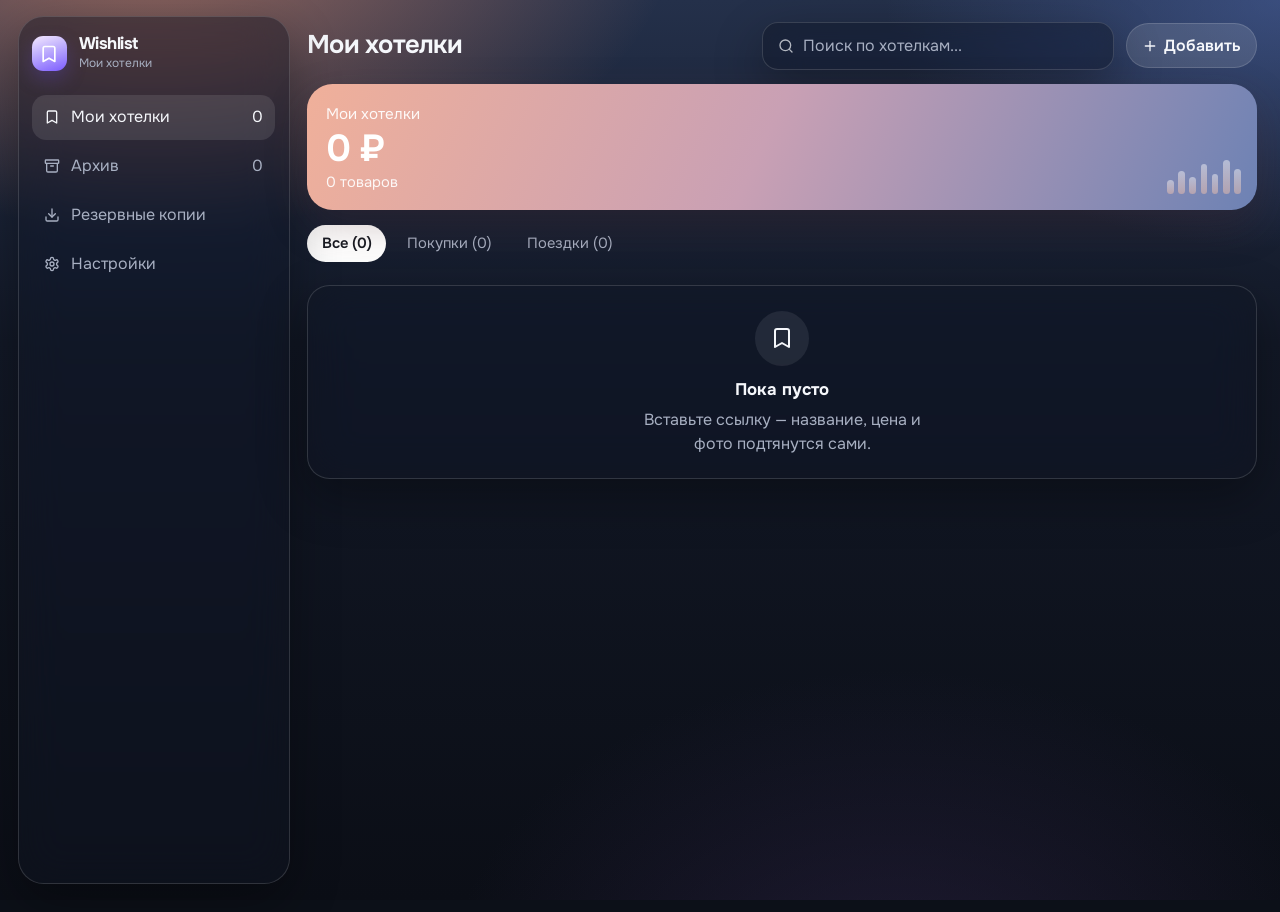
==== commit f5c21cc2: "Update wishlist to latest build" ====
--- a/wishlist/index.html
+++ b/wishlist/index.html
@@ -4,7 +4,7 @@
     <meta charset="UTF-8" />
     <meta name="viewport" content="width=device-width, initial-scale=1, viewport-fit=cover" />
     <title>Wishlist</title>
-    <meta name="description" content="Список желаний на устройстве: ссылка, цена, архив и резервная копия." />
+    <meta name="description" content="Список желаний: покупки, поездки, накопления — всё на этом устройстве." />
     <script>
       (function () {
         try {
@@ -17,8 +17,7 @@
         } catch (e) {}
       })();
     </script>
-    <meta name="theme-color" content="#e8eef6" media="(prefers-color-scheme: light)" />
-    <meta name="theme-color" content="#0c1018" media="(prefers-color-scheme: dark)" />
+    <meta name="theme-color" content="#0c1018" />
     <meta name="apple-mobile-web-app-capable" content="yes" />
     <meta name="mobile-web-app-capable" content="yes" />
     <meta name="apple-mobile-web-app-status-bar-style" content="black-translucent" />
@@ -29,8 +28,8 @@
     <link rel="preconnect" href="https://fonts.googleapis.com" />
     <link rel="preconnect" href="https://fonts.gstatic.com" crossorigin />
     <link href="https://fonts.googleapis.com/css2?family=Onest:wght@400;500;600;700&display=swap" rel="stylesheet" />
-    <script type="module" crossorigin src="/wishlist/assets/index-BG4s0qUH.js"></script>
-    <link rel="stylesheet" crossorigin href="/wishlist/assets/index-DUDZpJkd.css">
+    <script type="module" crossorigin src="/wishlist/assets/index-VNZDm_K9.js"></script>
+    <link rel="stylesheet" crossorigin href="/wishlist/assets/index-DvLdoce8.css">
   </head>
   <body>
     <div id="root"></div>
--- a/wishlist/assets/index-DvLdoce8.css
+++ b/wishlist/assets/index-DvLdoce8.css
@@ -0,0 +1 @@
+/*! tailwindcss v4.3.5 | MIT License | https://tailwindcss.com */@layer properties{@supports (((-webkit-hyphens:none)) and (not (margin-trim:block))) or ((-moz-orient:inline) and (not (color:rgb(from red r g b)))){*,:before,:after,::backdrop{--tw-rotate-x:initial;--tw-rotate-y:initial;--tw-rotate-z:initial;--tw-skew-x:initial;--tw-skew-y:initial;--tw-space-y-reverse:0;--tw-border-style:solid;--tw-gradient-position:initial;--tw-gradient-from:#0000;--tw-gradient-via:#0000;--tw-gradient-to:#0000;--tw-gradient-stops:initial;--tw-gradient-via-stops:initial;--tw-gradient-from-position:0%;--tw-gradient-via-position:50%;--tw-gradient-to-position:100%;--tw-leading:initial;--tw-font-weight:initial;--tw-ordinal:initial;--tw-slashed-zero:initial;--tw-numeric-figure:initial;--tw-numeric-spacing:initial;--tw-numeric-fraction:initial;--tw-blur:initial;--tw-brightness:initial;--tw-contrast:initial;--tw-grayscale:initial;--tw-hue-rotate:initial;--tw-invert:initial;--tw-opacity:initial;--tw-saturate:initial;--tw-sepia:initial;--tw-drop-shadow:initial;--tw-drop-shadow-color:initial;--tw-drop-shadow-alpha:100%;--tw-drop-shadow-size:initial;--tw-backdrop-blur:initial;--tw-backdrop-brightness:initial;--tw-backdrop-contrast:initial;--tw-backdrop-grayscale:initial;--tw-backdrop-hue-rotate:initial;--tw-backdrop-invert:initial;--tw-backdrop-opacity:initial;--tw-backdrop-saturate:initial;--tw-backdrop-sepia:initial}}}@layer theme{:root,:host{--font-sans:"Onest", "Inter", ui-sans-serif, system-ui, sans-serif;--font-mono:ui-monospace, SFMono-Regular, Menlo, Monaco, Consolas, "Liberation Mono", "Courier New", monospace;--color-green-300:oklch(87.1% .15 154.449);--color-purple-400:oklch(71.4% .203 305.504);--color-pink-400:oklch(71.8% .202 349.761);--color-black:#000;--color-white:#fff;--spacing:.25rem;--text-xs:.75rem;--text-xs--line-height:calc(1 / .75);--text-sm:.875rem;--text-sm--line-height:calc(1.25 / .875);--text-lg:1.125rem;--text-lg--line-height:calc(1.75 / 1.125);--text-xl:1.25rem;--text-xl--line-height:calc(1.75 / 1.25);--text-2xl:1.5rem;--text-2xl--line-height:calc(2 / 1.5);--font-weight-medium:500;--font-weight-semibold:600;--leading-tight:1.25;--radius-xl:.75rem;--radius-2xl:1rem;--blur-md:12px;--default-transition-duration:.15s;--default-transition-timing-function:cubic-bezier(.4, 0, .2, 1);--default-font-family:var(--font-sans);--default-mono-font-family:var(--font-mono);--color-muted:#a8b0c2}}@layer base{*,:after,:before,::backdrop{box-sizing:border-box;border:0 solid;margin:0;padding:0}::file-selector-button{box-sizing:border-box;border:0 solid;margin:0;padding:0}html,:host{-webkit-text-size-adjust:100%;-moz-tab-size:4;tab-size:4;line-height:1.5;font-family:var(--default-font-family,-apple-system, BlinkMacSystemFont, "Segoe UI", Roboto, "Helvetica Neue", "Noto Sans", Arial, sans-serif, "Apple Color Emoji", "Segoe UI Emoji", "Segoe UI Symbol", "Noto Color Emoji");font-feature-settings:var(--default-font-feature-settings,normal);font-variation-settings:var(--default-font-variation-settings,normal);-webkit-tap-highlight-color:transparent}hr{height:0;color:inherit;border-top-width:1px}abbr:where([title]){-webkit-text-decoration:underline dotted;text-decoration:underline dotted}h1,h2,h3,h4,h5,h6{font-size:inherit;font-weight:inherit}a{color:inherit;-webkit-text-decoration:inherit;text-decoration:inherit}b,strong{font-weight:bolder}code,kbd,samp,pre{font-family:var(--default-mono-font-family,ui-monospace, SFMono-Regular, Menlo, Monaco, Consolas, "Liberation Mono", "Courier New", monospace);font-feature-settings:var(--default-mono-font-feature-settings,normal);font-variation-settings:var(--default-mono-font-variation-settings,normal);font-size:1em}small{font-size:80%}sub,sup{vertical-align:baseline;font-size:75%;line-height:0;position:relative}sub{bottom:-.25em}sup{top:-.5em}table{text-indent:0;border-color:inherit;border-collapse:collapse}:-moz-focusring:where(:not(iframe)){outline:auto}progress{vertical-align:baseline}summary{display:list-item}ol,ul,menu{list-style:none}img,svg,video,canvas,audio,iframe,embed,object{vertical-align:middle;display:block}img,video{max-width:100%;height:auto}button,input,select,optgroup,textarea{font:inherit;font-feature-settings:inherit;font-variation-settings:inherit;letter-spacing:inherit;color:inherit;opacity:1;background-color:#0000;border-radius:0}::file-selector-button{font:inherit;font-feature-settings:inherit;font-variation-settings:inherit;letter-spacing:inherit;color:inherit;opacity:1;background-color:#0000;border-radius:0}:where(select:is([multiple],[size])) optgroup{font-weight:bolder}:where(select:is([multiple],[size])) optgroup option{padding-inline-start:20px}::file-selector-button{margin-inline-end:4px}::placeholder{opacity:1}@supports (not ((-webkit-appearance:-apple-pay-button))) or (contain-intrinsic-size:1px){::placeholder{color:currentColor}@supports (color:color-mix(in lab,red,red)){::placeholder{color:color-mix(in oklab,currentcolor 50%,transparent)}}}textarea{resize:vertical}::-webkit-search-decoration{-webkit-appearance:none}::-webkit-date-and-time-value{min-height:1lh;text-align:inherit}::-webkit-datetime-edit{display:inline-flex}::-webkit-datetime-edit-fields-wrapper{padding:0}::-webkit-datetime-edit{padding-block:0}::-webkit-datetime-edit-year-field{padding-block:0}::-webkit-datetime-edit-month-field{padding-block:0}::-webkit-datetime-edit-day-field{padding-block:0}::-webkit-datetime-edit-hour-field{padding-block:0}::-webkit-datetime-edit-minute-field{padding-block:0}::-webkit-datetime-edit-second-field{padding-block:0}::-webkit-datetime-edit-millisecond-field{padding-block:0}::-webkit-datetime-edit-meridiem-field{padding-block:0}::-webkit-calendar-picker-indicator{line-height:1}:-moz-ui-invalid{box-shadow:none}button,input:where([type=button],[type=reset],[type=submit]){-webkit-appearance:button;-moz-appearance:button;appearance:button}::file-selector-button{-webkit-appearance:button;-moz-appearance:button;appearance:button}::-webkit-inner-spin-button{height:auto}::-webkit-outer-spin-button{height:auto}[hidden]:where(:not([hidden=until-found])){display:none!important}html{-webkit-font-smoothing:antialiased;-moz-osx-font-smoothing:grayscale}body{min-height:100dvh;font-family:var(--font-sans);color:var(--ink);background-color:#0c1018;background-image:radial-gradient(900px 520px at 12% -8%,#ff9a708c,#0000 58%),radial-gradient(760px 480px at 100% 0,#5876c46b,#0000 52%),radial-gradient(900px 640px at 70% 110%,#2e24488c,#0000 50%),linear-gradient(#24304a,#121826 38%,#0b0e16);background-attachment:fixed}html.light body{background-color:#e7eef8;background-image:radial-gradient(900px 520px at 10% -10%,#ffba96d9,#0000 56%),radial-gradient(760px 480px at 100% 0,#aac4f0e6,#0000 50%),linear-gradient(#f3f6fb,#e4ebf5)}button:not(:disabled),[role=button]:not(:disabled){cursor:pointer}input,textarea,select{font:inherit;color:inherit}::selection{background:#ffb09673}}@layer components;@layer utilities{.pointer-events-none{pointer-events:none}.sr-only{clip-path:inset(50%);white-space:nowrap;border-width:0;width:1px;height:1px;margin:-1px;padding:0;position:absolute;overflow:hidden}.absolute{position:absolute}.relative{position:relative}.inset-0{top:0;right:0;bottom:0;left:0}.top-1\/2{top:50%}.top-3\.5{top:calc(var(--spacing) * 3.5)}.right-4{right:calc(var(--spacing) * 4)}.bottom-4{bottom:calc(var(--spacing) * 4)}.left-1\/2{left:50%}.left-3{left:calc(var(--spacing) * 3)}.left-4{left:calc(var(--spacing) * 4)}.z-10{z-index:10}.z-20{z-index:20}.container{width:100%}@media (min-width:40rem){.container{max-width:40rem}}@media (min-width:48rem){.container{max-width:48rem}}@media (min-width:64rem){.container{max-width:64rem}}@media (min-width:80rem){.container{max-width:80rem}}@media (min-width:96rem){.container{max-width:96rem}}.mt-0\.5{margin-top:calc(var(--spacing) * .5)}.mt-1{margin-top:var(--spacing)}.mt-2{margin-top:calc(var(--spacing) * 2)}.mt-3{margin-top:calc(var(--spacing) * 3)}.mt-4{margin-top:calc(var(--spacing) * 4)}.mt-6{margin-top:calc(var(--spacing) * 6)}.mb-2{margin-bottom:calc(var(--spacing) * 2)}.mb-3{margin-bottom:calc(var(--spacing) * 3)}.mb-4{margin-bottom:calc(var(--spacing) * 4)}.ml-auto{margin-left:auto}.block{display:block}.contents{display:contents}.flex{display:flex}.grid{display:grid}.hidden{display:none}.size-4{width:calc(var(--spacing) * 4);height:calc(var(--spacing) * 4)}.size-5{width:calc(var(--spacing) * 5);height:calc(var(--spacing) * 5)}.size-6{width:calc(var(--spacing) * 6);height:calc(var(--spacing) * 6)}.size-7{width:calc(var(--spacing) * 7);height:calc(var(--spacing) * 7)}.h-1{height:var(--spacing)}.h-2{height:calc(var(--spacing) * 2)}.h-\[calc\(100dvh-140px\)\]{height:calc(100dvh - 140px)}.h-full{height:100%}.min-h-5{min-height:calc(var(--spacing) * 5)}.w-11{width:calc(var(--spacing) * 11)}.w-auto{width:auto}.w-full{width:100%}.min-w-0{min-width:0}.flex-1{flex:1}.shrink-0{flex-shrink:0}.grow{flex-grow:1}.origin-center{transform-origin:50%}.rotate-90{rotate:90deg}.transform{transform:var(--tw-rotate-x, ) var(--tw-rotate-y, ) var(--tw-rotate-z, ) var(--tw-skew-x, ) var(--tw-skew-y, )}.touch-none{touch-action:none}.resize{resize:both}.grid-cols-\[1fr_7\.5rem\]{grid-template-columns:1fr 7.5rem}.flex-col{flex-direction:column}.flex-wrap{flex-wrap:wrap}.items-center{align-items:center}.items-start{align-items:flex-start}.justify-between{justify-content:space-between}.justify-center{justify-content:center}.gap-2{gap:calc(var(--spacing) * 2)}.gap-3{gap:calc(var(--spacing) * 3)}:where(.space-y-2>:not(:last-child)){--tw-space-y-reverse:0;margin-block-start:calc(calc(var(--spacing) * 2) * var(--tw-space-y-reverse));margin-block-end:calc(calc(var(--spacing) * 2) * calc(1 - var(--tw-space-y-reverse)))}:where(.space-y-3>:not(:last-child)){--tw-space-y-reverse:0;margin-block-start:calc(calc(var(--spacing) * 3) * var(--tw-space-y-reverse));margin-block-end:calc(calc(var(--spacing) * 3) * calc(1 - var(--tw-space-y-reverse)))}.overflow-hidden{overflow:hidden}.overflow-visible{overflow:visible}.overflow-x-auto{overflow-x:auto}.rounded{border-radius:.25rem}.rounded-2xl{border-radius:var(--radius-2xl)}.rounded-full{border-radius:2147483647px}.rounded-xl{border-radius:var(--radius-xl)}.border{border-style:var(--tw-border-style);border-width:1px}.border-white\/20{border-color:#fff3}@supports (color:color-mix(in lab,red,red)){.border-white\/20{border-color:color-mix(in oklab,var(--color-white) 20%,transparent)}}.bg-black\/40{background-color:#0006}@supports (color:color-mix(in lab,red,red)){.bg-black\/40{background-color:color-mix(in oklab,var(--color-black) 40%,transparent)}}.bg-black\/70{background-color:#000000b3}@supports (color:color-mix(in lab,red,red)){.bg-black\/70{background-color:color-mix(in oklab,var(--color-black) 70%,transparent)}}.bg-white{background-color:var(--color-white)}.bg-white\/10{background-color:#ffffff1a}@supports (color:color-mix(in lab,red,red)){.bg-white\/10{background-color:color-mix(in oklab,var(--color-white) 10%,transparent)}}.bg-white\/30{background-color:#ffffff4d}@supports (color:color-mix(in lab,red,red)){.bg-white\/30{background-color:color-mix(in oklab,var(--color-white) 30%,transparent)}}.bg-gradient-to-r{--tw-gradient-position:to right in oklab;background-image:linear-gradient(var(--tw-gradient-stops))}.from-pink-400{--tw-gradient-from:var(--color-pink-400);--tw-gradient-stops:var(--tw-gradient-via-stops,var(--tw-gradient-position), var(--tw-gradient-from) var(--tw-gradient-from-position), var(--tw-gradient-to) var(--tw-gradient-to-position))}.to-purple-400{--tw-gradient-to:var(--color-purple-400);--tw-gradient-stops:var(--tw-gradient-via-stops,var(--tw-gradient-position), var(--tw-gradient-from) var(--tw-gradient-from-position), var(--tw-gradient-to) var(--tw-gradient-to-position))}.object-cover{object-fit:cover}.p-2{padding:calc(var(--spacing) * 2)}.p-3{padding:calc(var(--spacing) * 3)}.p-4{padding:calc(var(--spacing) * 4)}.px-1{padding-inline:var(--spacing)}.px-3{padding-inline:calc(var(--spacing) * 3)}.px-4{padding-inline:calc(var(--spacing) * 4)}.py-1{padding-block:var(--spacing)}.py-2{padding-block:calc(var(--spacing) * 2)}.py-3{padding-block:calc(var(--spacing) * 3)}.text-center{text-align:center}.text-left{text-align:left}.text-right{text-align:right}.text-2xl{font-size:var(--text-2xl);line-height:var(--tw-leading,var(--text-2xl--line-height))}.text-lg{font-size:var(--text-lg);line-height:var(--tw-leading,var(--text-lg--line-height))}.text-sm{font-size:var(--text-sm);line-height:var(--tw-leading,var(--text-sm--line-height))}.text-xl{font-size:var(--text-xl);line-height:var(--tw-leading,var(--text-xl--line-height))}.text-xs{font-size:var(--text-xs);line-height:var(--tw-leading,var(--text-xs--line-height))}.text-\[10px\]{font-size:10px}.leading-tight{--tw-leading:var(--leading-tight);line-height:var(--leading-tight)}.font-medium{--tw-font-weight:var(--font-weight-medium);font-weight:var(--font-weight-medium)}.font-semibold{--tw-font-weight:var(--font-weight-semibold);font-weight:var(--font-weight-semibold)}.whitespace-pre-wrap{white-space:pre-wrap}.text-black{color:var(--color-black)}.text-green-300{color:var(--color-green-300)}.text-muted{color:var(--color-muted)}.text-white{color:var(--color-white)}.text-white\/70{color:#ffffffb3}@supports (color:color-mix(in lab,red,red)){.text-white\/70{color:color-mix(in oklab,var(--color-white) 70%,transparent)}}.tabular-nums{--tw-numeric-spacing:tabular-nums;font-variant-numeric:var(--tw-ordinal, ) var(--tw-slashed-zero, ) var(--tw-numeric-figure, ) var(--tw-numeric-spacing, ) var(--tw-numeric-fraction, )}.underline{text-decoration-line:underline}.opacity-60{opacity:.6}.opacity-70{opacity:.7}.drop-shadow{--tw-drop-shadow-size:drop-shadow(0 1px 2px var(--tw-drop-shadow-color,#0000001a)) drop-shadow(0 1px 1px var(--tw-drop-shadow-color,#0000000f));--tw-drop-shadow:drop-shadow(0 1px 2px #0000001a) drop-shadow(0 1px 1px #0000000f);filter:var(--tw-blur, ) var(--tw-brightness, ) var(--tw-contrast, ) var(--tw-grayscale, ) var(--tw-hue-rotate, ) var(--tw-invert, ) var(--tw-saturate, ) var(--tw-sepia, ) var(--tw-drop-shadow, )}.filter{filter:var(--tw-blur, ) var(--tw-brightness, ) var(--tw-contrast, ) var(--tw-grayscale, ) var(--tw-hue-rotate, ) var(--tw-invert, ) var(--tw-saturate, ) var(--tw-sepia, ) var(--tw-drop-shadow, )}.backdrop-blur-md{--tw-backdrop-blur:blur(var(--blur-md));-webkit-backdrop-filter:var(--tw-backdrop-blur, ) var(--tw-backdrop-brightness, ) var(--tw-backdrop-contrast, ) var(--tw-backdrop-grayscale, ) var(--tw-backdrop-hue-rotate, ) var(--tw-backdrop-invert, ) var(--tw-backdrop-opacity, ) var(--tw-backdrop-saturate, ) var(--tw-backdrop-sepia, );backdrop-filter:var(--tw-backdrop-blur, ) var(--tw-backdrop-brightness, ) var(--tw-backdrop-contrast, ) var(--tw-backdrop-grayscale, ) var(--tw-backdrop-hue-rotate, ) var(--tw-backdrop-invert, ) var(--tw-backdrop-opacity, ) var(--tw-backdrop-saturate, ) var(--tw-backdrop-sepia, )}.transition{transition-property:color,background-color,border-color,outline-color,text-decoration-color,fill,stroke,--tw-gradient-from,--tw-gradient-via,--tw-gradient-to,opacity,box-shadow,transform,translate,scale,rotate,filter,-webkit-backdrop-filter,backdrop-filter,display,content-visibility,overlay,pointer-events;transition-timing-function:var(--tw-ease,var(--default-transition-timing-function));transition-duration:var(--tw-duration,var(--default-transition-duration))}.placeholder\:text-white\/50::placeholder{color:#ffffff80}@supports (color:color-mix(in lab,red,red)){.placeholder\:text-white\/50::placeholder{color:color-mix(in oklab,var(--color-white) 50%,transparent)}}}:where(html[dir=ltr]),:where([data-sonner-toaster][dir=ltr]){--toast-icon-margin-start:-3px;--toast-icon-margin-end:4px;--toast-svg-margin-start:-1px;--toast-svg-margin-end:0px;--toast-button-margin-start:auto;--toast-button-margin-end:0;--toast-close-button-start:0;--toast-close-button-end:unset;--toast-close-button-transform:translate(-35%, -35%)}:where(html[dir=rtl]),:where([data-sonner-toaster][dir=rtl]){--toast-icon-margin-start:4px;--toast-icon-margin-end:-3px;--toast-svg-margin-start:0px;--toast-svg-margin-end:-1px;--toast-button-margin-start:0;--toast-button-margin-end:auto;--toast-close-button-start:unset;--toast-close-button-end:0;--toast-close-button-transform:translate(35%, -35%)}:where([data-sonner-toaster]){width:var(--width);--gray1:#fcfcfc;--gray2:#f8f8f8;--gray3:#f3f3f3;--gray4:#ededed;--gray5:#e8e8e8;--gray6:#e2e2e2;--gray7:#dbdbdb;--gray8:#c7c7c7;--gray9:#8f8f8f;--gray10:#858585;--gray11:#6f6f6f;--gray12:#171717;--border-radius:8px;box-sizing:border-box;z-index:999999999;outline:none;margin:0;padding:0;font-family:ui-sans-serif,system-ui,-apple-system,BlinkMacSystemFont,Segoe UI,Roboto,Helvetica Neue,Arial,Noto Sans,sans-serif,Apple Color Emoji,Segoe UI Emoji,Segoe UI Symbol,Noto Color Emoji;list-style:none;transition:transform .4s;position:fixed}:where([data-sonner-toaster][data-lifted=true]){transform:translateY(-10px)}@media (hover:none) and (pointer:coarse){:where([data-sonner-toaster][data-lifted=true]){transform:none}}:where([data-sonner-toaster][data-x-position=right]){right:var(--offset-right)}:where([data-sonner-toaster][data-x-position=left]){left:var(--offset-left)}:where([data-sonner-toaster][data-x-position=center]){left:50%;transform:translate(-50%)}:where([data-sonner-toaster][data-y-position=top]){top:var(--offset-top)}:where([data-sonner-toaster][data-y-position=bottom]){bottom:var(--offset-bottom)}:where([data-sonner-toast]){--y:translateY(100%);--lift-amount:calc(var(--lift) * var(--gap));z-index:var(--z-index);opacity:0;transform:var(--y);filter:blur();touch-action:none;box-sizing:border-box;overflow-wrap:anywhere;outline:none;transition:transform .4s,opacity .4s,height .4s,box-shadow .2s;position:absolute}:where([data-sonner-toast][data-styled=true]){background:var(--normal-bg);border:1px solid var(--normal-border);color:var(--normal-text);border-radius:var(--border-radius);width:var(--width);align-items:center;gap:6px;padding:16px;font-size:13px;display:flex;box-shadow:0 4px 12px #0000001a}:where([data-sonner-toast]:focus-visible){box-shadow:0 4px 12px #0000001a,0 0 0 2px #0003}:where([data-sonner-toast][data-y-position=top]){--y:translateY(-100%);--lift:1;--lift-amount:calc(1 * var(--gap));top:0}:where([data-sonner-toast][data-y-position=bottom]){--y:translateY(100%);--lift:-1;--lift-amount:calc(var(--lift) * var(--gap));bottom:0}:where([data-sonner-toast]) :where([data-description]){color:inherit;font-weight:400;line-height:1.4}:where([data-sonner-toast]) :where([data-title]){color:inherit;font-weight:500;line-height:1.5}:where([data-sonner-toast]) :where([data-icon]){width:16px;height:16px;margin-left:var(--toast-icon-margin-start);margin-right:var(--toast-icon-margin-end);flex-shrink:0;justify-content:flex-start;align-items:center;display:flex;position:relative}:where([data-sonner-toast][data-promise=true]) :where([data-icon])>svg{opacity:0;transform-origin:50%;animation:.3s forwards sonner-fade-in;transform:scale(.8)}:where([data-sonner-toast]) :where([data-icon])>*{flex-shrink:0}:where([data-sonner-toast]) :where([data-icon]) svg{margin-left:var(--toast-svg-margin-start);margin-right:var(--toast-svg-margin-end)}:where([data-sonner-toast]) :where([data-content]){flex-direction:column;gap:2px;display:flex}[data-sonner-toast][data-styled=true] [data-button]{height:24px;color:var(--normal-bg);background:var(--normal-text);margin-left:var(--toast-button-margin-start);margin-right:var(--toast-button-margin-end);cursor:pointer;border:none;border-radius:4px;outline:none;flex-shrink:0;align-items:center;padding-left:8px;padding-right:8px;font-size:12px;transition:opacity .4s,box-shadow .2s;display:flex}:where([data-sonner-toast]) :where([data-button]):focus-visible{box-shadow:0 0 0 2px #0006}:where([data-sonner-toast]) :where([data-button]):first-of-type{margin-left:var(--toast-button-margin-start);margin-right:var(--toast-button-margin-end)}:where([data-sonner-toast]) :where([data-cancel]){color:var(--normal-text);background:#00000014}:where([data-sonner-toast][data-theme=dark]) :where([data-cancel]){background:#ffffff4d}:where([data-sonner-toast]) :where([data-close-button]){left:var(--toast-close-button-start);right:var(--toast-close-button-end);width:20px;height:20px;color:var(--gray12);border:1px solid var(--gray4);transform:var(--toast-close-button-transform);cursor:pointer;z-index:1;border-radius:50%;justify-content:center;align-items:center;padding:0;transition:opacity .1s,background .2s,border-color .2s;display:flex;position:absolute;top:0}[data-sonner-toast] [data-close-button]{background:var(--gray1)}:where([data-sonner-toast]) :where([data-close-button]):focus-visible{box-shadow:0 4px 12px #0000001a,0 0 0 2px #0003}:where([data-sonner-toast]) :where([data-disabled=true]){cursor:not-allowed}:where([data-sonner-toast]):hover :where([data-close-button]):hover{background:var(--gray2);border-color:var(--gray5)}:where([data-sonner-toast][data-swiping=true]):before{content:"";z-index:-1;height:100%;position:absolute;left:-50%;right:-50%}:where([data-sonner-toast][data-y-position=top][data-swiping=true]):before{bottom:50%;transform:scaleY(3)translateY(50%)}:where([data-sonner-toast][data-y-position=bottom][data-swiping=true]):before{top:50%;transform:scaleY(3)translateY(-50%)}:where([data-sonner-toast][data-swiping=false][data-removed=true]):before{content:"";position:absolute;top:0;right:0;bottom:0;left:0;transform:scaleY(2)}:where([data-sonner-toast]):after{content:"";height:calc(var(--gap) + 1px);width:100%;position:absolute;bottom:100%;left:0}:where([data-sonner-toast][data-mounted=true]){--y:translateY(0);opacity:1}:where([data-sonner-toast][data-expanded=false][data-front=false]){--scale:var(--toasts-before) * .05 + 1;--y:translateY(calc(var(--lift-amount) * var(--toasts-before))) scale(calc(-1 * var(--scale)));height:var(--front-toast-height)}:where([data-sonner-toast])>*{transition:opacity .4s}:where([data-sonner-toast][data-expanded=false][data-front=false][data-styled=true])>*{opacity:0}:where([data-sonner-toast][data-visible=false]){opacity:0;pointer-events:none}:where([data-sonner-toast][data-mounted=true][data-expanded=true]){--y:translateY(calc(var(--lift) * var(--offset)));height:var(--initial-height)}:where([data-sonner-toast][data-removed=true][data-front=true][data-swipe-out=false]){--y:translateY(calc(var(--lift) * -100%));opacity:0}:where([data-sonner-toast][data-removed=true][data-front=false][data-swipe-out=false][data-expanded=true]){--y:translateY(calc(var(--lift) * var(--offset) + var(--lift) * -100%));opacity:0}:where([data-sonner-toast][data-removed=true][data-front=false][data-swipe-out=false][data-expanded=false]){--y:translateY(40%);opacity:0;transition:transform .5s,opacity .2s}:where([data-sonner-toast][data-removed=true][data-front=false]):before{height:calc(var(--initial-height) + 20%)}[data-sonner-toast][data-swiping=true]{transform:var(--y) translateY(var(--swipe-amount-y,0px)) translate(var(--swipe-amount-x,0px));transition:none}[data-sonner-toast][data-swiped=true]{-webkit-user-select:none;user-select:none}[data-sonner-toast][data-swipe-out=true][data-y-position=bottom],[data-sonner-toast][data-swipe-out=true][data-y-position=top]{animation-duration:.2s;animation-timing-function:ease-out;animation-fill-mode:forwards}[data-sonner-toast][data-swipe-out=true][data-swipe-direction=left]{animation-name:swipe-out-left}[data-sonner-toast][data-swipe-out=true][data-swipe-direction=right]{animation-name:swipe-out-right}[data-sonner-toast][data-swipe-out=true][data-swipe-direction=up]{animation-name:swipe-out-up}[data-sonner-toast][data-swipe-out=true][data-swipe-direction=down]{animation-name:swipe-out-down}@keyframes swipe-out-left{0%{transform:var(--y) translate(var(--swipe-amount-x));opacity:1}to{transform:var(--y) translate(calc(var(--swipe-amount-x) - 100%));opacity:0}}@keyframes swipe-out-right{0%{transform:var(--y) translate(var(--swipe-amount-x));opacity:1}to{transform:var(--y) translate(calc(var(--swipe-amount-x) + 100%));opacity:0}}@keyframes swipe-out-up{0%{transform:var(--y) translateY(var(--swipe-amount-y));opacity:1}to{transform:var(--y) translateY(calc(var(--swipe-amount-y) - 100%));opacity:0}}@keyframes swipe-out-down{0%{transform:var(--y) translateY(var(--swipe-amount-y));opacity:1}to{transform:var(--y) translateY(calc(var(--swipe-amount-y) + 100%));opacity:0}}@media (max-width:600px){[data-sonner-toaster]{right:var(--mobile-offset-right);left:var(--mobile-offset-left);width:100%;position:fixed}[data-sonner-toaster][dir=rtl]{left:calc(var(--mobile-offset-left) * -1)}[data-sonner-toaster] [data-sonner-toast]{width:calc(100% - var(--mobile-offset-left) * 2);left:0;right:0}[data-sonner-toaster][data-x-position=left]{left:var(--mobile-offset-left)}[data-sonner-toaster][data-y-position=bottom]{bottom:var(--mobile-offset-bottom)}[data-sonner-toaster][data-y-position=top]{top:var(--mobile-offset-top)}[data-sonner-toaster][data-x-position=center]{left:var(--mobile-offset-left);right:var(--mobile-offset-right);transform:none}}[data-sonner-toaster][data-theme=light]{--normal-bg:#fff;--normal-border:var(--gray4);--normal-text:var(--gray12);--success-bg:#ecfdf3;--success-border:#d3fde5;--success-text:#008a2e;--info-bg:#f0f8ff;--info-border:#d3e0fd;--info-text:#0973dc;--warning-bg:#fffcf0;--warning-border:#fdf5d3;--warning-text:#dc7609;--error-bg:#fff0f0;--error-border:#ffe0e1;--error-text:#e60000}[data-sonner-toaster][data-theme=light] [data-sonner-toast][data-invert=true]{--normal-bg:#000;--normal-border:#333;--normal-text:var(--gray1)}[data-sonner-toaster][data-theme=dark] [data-sonner-toast][data-invert=true]{--normal-bg:#fff;--normal-border:var(--gray3);--normal-text:var(--gray12)}[data-sonner-toaster][data-theme=dark]{--normal-bg:#000;--normal-bg-hover:#1f1f1f;--normal-border:#333;--normal-border-hover:#404040;--normal-text:var(--gray1);--success-bg:#001f0f;--success-border:#003d1c;--success-text:#59f3a6;--info-bg:#000d1f;--info-border:#00113d;--info-text:#5896f3;--warning-bg:#1d1f00;--warning-border:#3d3d00;--warning-text:#f3cf58;--error-bg:#2d0607;--error-border:#4d0408;--error-text:#ff9ea1}[data-sonner-toaster][data-theme=dark] [data-sonner-toast] [data-close-button]{background:var(--normal-bg);border-color:var(--normal-border);color:var(--normal-text)}[data-sonner-toaster][data-theme=dark] [data-sonner-toast] [data-close-button]:hover{background:var(--normal-bg-hover);border-color:var(--normal-border-hover)}[data-rich-colors=true][data-sonner-toast][data-type=success],[data-rich-colors=true][data-sonner-toast][data-type=success] [data-close-button]{background:var(--success-bg);border-color:var(--success-border);color:var(--success-text)}[data-rich-colors=true][data-sonner-toast][data-type=info],[data-rich-colors=true][data-sonner-toast][data-type=info] [data-close-button]{background:var(--info-bg);border-color:var(--info-border);color:var(--info-text)}[data-rich-colors=true][data-sonner-toast][data-type=warning],[data-rich-colors=true][data-sonner-toast][data-type=warning] [data-close-button]{background:var(--warning-bg);border-color:var(--warning-border);color:var(--warning-text)}[data-rich-colors=true][data-sonner-toast][data-type=error],[data-rich-colors=true][data-sonner-toast][data-type=error] [data-close-button]{background:var(--error-bg);border-color:var(--error-border);color:var(--error-text)}.sonner-loading-wrapper{--size:16px;height:var(--size);width:var(--size);z-index:10;position:absolute;top:0;right:0;bottom:0;left:0}.sonner-loading-wrapper[data-visible=false]{transform-origin:50%;animation:.2s forwards sonner-fade-out}.sonner-spinner{height:var(--size);width:var(--size);position:relative;top:50%;left:50%}.sonner-loading-bar{background:var(--gray11);border-radius:6px;width:24%;height:8%;animation:1.2s linear infinite sonner-spin;position:absolute;top:-3.9%;left:-10%}.sonner-loading-bar:first-child{animation-delay:-1.2s;transform:rotate(.0001deg)translate(146%)}.sonner-loading-bar:nth-child(2){animation-delay:-1.1s;transform:rotate(30deg)translate(146%)}.sonner-loading-bar:nth-child(3){animation-delay:-1s;transform:rotate(60deg)translate(146%)}.sonner-loading-bar:nth-child(4){animation-delay:-.9s;transform:rotate(90deg)translate(146%)}.sonner-loading-bar:nth-child(5){animation-delay:-.8s;transform:rotate(120deg)translate(146%)}.sonner-loading-bar:nth-child(6){animation-delay:-.7s;transform:rotate(150deg)translate(146%)}.sonner-loading-bar:nth-child(7){animation-delay:-.6s;transform:rotate(180deg)translate(146%)}.sonner-loading-bar:nth-child(8){animation-delay:-.5s;transform:rotate(210deg)translate(146%)}.sonner-loading-bar:nth-child(9){animation-delay:-.4s;transform:rotate(240deg)translate(146%)}.sonner-loading-bar:nth-child(10){animation-delay:-.3s;transform:rotate(270deg)translate(146%)}.sonner-loading-bar:nth-child(11){animation-delay:-.2s;transform:rotate(300deg)translate(146%)}.sonner-loading-bar:nth-child(12){animation-delay:-.1s;transform:rotate(330deg)translate(146%)}@keyframes sonner-fade-in{0%{opacity:0;transform:scale(.8)}to{opacity:1;transform:scale(1)}}@keyframes sonner-fade-out{0%{opacity:1;transform:scale(1)}to{opacity:0;transform:scale(.8)}}@keyframes sonner-spin{0%{opacity:1}to{opacity:.15}}@media (prefers-reduced-motion){[data-sonner-toast],[data-sonner-toast]>*,.sonner-loading-bar{transition:none!important;animation:none!important}}.sonner-loader{transform-origin:50%;transition:opacity .2s,transform .2s;position:absolute;top:50%;left:50%;transform:translate(-50%,-50%)}.sonner-loader[data-visible=false]{opacity:0;transform:scale(.8)translate(-50%,-50%)}:root{--ink:#f5f7fb;--muted:#a8b0c2;--glass:#12162275;--glass-strong:#0e121e9e;--stroke:#ffffff24;--stroke-strong:#ffffff38;--shadow:0 18px 50px #00000052;--field:#ffffff0f;--dock:#10121c8c;--hero-a:#f0b09a;--hero-b:#c9a0b4;--hero-c:#6d82b4;--bar:#ffffffd9;--danger:#ffb4b4;--blur:22px;color-scheme:dark}html.light{--ink:#171a22;--muted:#5d6578;--glass:#ffffff9e;--glass-strong:#ffffffc7;--stroke:#161a2814;--stroke-strong:#161a2824;--shadow:0 18px 40px #2832501f;--field:#ffffff8c;--dock:#ffffffb8;--color-fg:#171a22;--color-muted:#5d6578;--color-primary:#171a22;--color-primary-fg:#f7f8fb;--color-chip:#171a220f;--color-chip-fg:#171a22;color-scheme:light}.glass{background:var(--glass);border:1px solid var(--stroke);box-shadow:var(--shadow);-webkit-backdrop-filter:blur(var(--blur)) saturate(1.45);backdrop-filter:blur(var(--blur)) saturate(1.45)}.stage{width:min(100%,1120px);padding:calc(.85rem + env(safe-area-inset-top)) 1rem calc(7.5rem + env(safe-area-inset-bottom));margin:0 auto}.stage-plain{padding-bottom:calc(1.4rem + env(safe-area-inset-bottom))}.topbar{align-items:center;gap:.75rem;display:flex}.brand-mark{color:#fff;background:linear-gradient(160deg,#f5e9ff,#c4b5fd 38%,#7c5cff);border-radius:.85rem;place-items:center;width:2.5rem;height:2.5rem;display:grid;box-shadow:0 8px 18px #5a46b459}.brand-copy{flex:1;min-width:0}.brand-copy small{color:var(--muted);font-size:.75rem;display:block}.brand-copy strong{letter-spacing:-.03em;font-size:1.35rem;line-height:1.1;display:block}.icon-btn{width:2.75rem;height:2.75rem;color:var(--ink);border-radius:999px;place-items:center;transition:transform .15s,background .15s;display:grid}.icon-btn:active{scale:.96}.search{border-radius:1rem;align-items:center;gap:.55rem;height:3rem;margin-top:.9rem;padding:0 .95rem;display:flex}.search input{background:0 0;outline:none;width:100%}.search input::placeholder{color:var(--muted)}.hero{color:#fff;background:linear-gradient(115deg,var(--hero-a) 0%,var(--hero-b) 48%,var(--hero-c) 100%);border-radius:1.6rem;margin-top:.9rem;padding:1.15rem 1.15rem 1.05rem;position:relative;overflow:hidden;box-shadow:0 16px 40px #50282840}.hero p{opacity:.92;font-size:.95rem}.hero-sum{letter-spacing:-.04em;font-variant-numeric:tabular-nums;margin-top:.15rem;font-size:2.35rem;font-weight:650;line-height:1.05}.hero-meta{opacity:.9;margin-top:.2rem;font-size:.92rem}.bars{align-items:flex-end;gap:.28rem;height:3.1rem;display:flex;position:absolute;bottom:1rem;right:1rem}.bars span{opacity:.95;background:linear-gradient(#fff,#ffb087 140%);border-radius:999px;width:.42rem}.bars[data-idle=true] span{opacity:.45}.pills{gap:.4rem;margin-top:.9rem;display:flex;overflow-x:auto}.pill{height:2.35rem;color:var(--muted);white-space:nowrap;border-radius:999px;padding:0 .9rem;font-size:.92rem}.pill[aria-pressed=true]{color:#171a22;background:#fff;font-weight:600}html.light .pill[aria-pressed=true]{color:#fff;background:#171a22}.cards{flex-direction:column;gap:.7rem;margin-top:.85rem;display:flex}.wish{text-align:left;border-radius:1.35rem;align-items:center;gap:.75rem;padding:.7rem;display:flex}.wish.lifted{z-index:2;position:relative;scale:1.02}.thumb{object-fit:cover;background:#ffffff14;border-radius:.95rem;flex:none;width:3.5rem;height:3.5rem;overflow:hidden}.thumb img,img.thumb{object-fit:cover;width:100%;height:100%}.thumb-fallback{color:var(--muted);place-items:center;display:grid}.wish .icon-btn{width:2.25rem;height:2.25rem}.wish-copy{text-align:left;flex:1;min-width:0}.wish-copy strong{font-weight:600;line-height:1.25;display:block}.wish-price{color:var(--muted);font-variant-numeric:tabular-nums;flex-wrap:wrap;align-items:center;gap:.4rem;margin-top:.15rem;display:flex}.badge{letter-spacing:.01em;background:#ffffff29;border-radius:999px;padding:.05rem .4rem;font-size:.72rem}html.light .badge{background:#171a220f}.dock{z-index:20;left:50%;bottom:calc(.7rem + env(safe-area-inset-bottom));border-radius:1.4rem;grid-template-columns:repeat(3,1fr);width:min(24rem,100% - 1.5rem);padding:.35rem;display:grid;position:fixed;transform:translate(-50%)}.dock button{height:3.35rem;color:var(--muted);text-align:center;border-radius:1.05rem;flex-direction:column;justify-content:center;align-items:center;gap:.12rem;font-size:.68rem;line-height:1.1;display:flex}.dock button[aria-current=page]{color:var(--ink);background:#ffffff24}html.light .dock button[aria-current=page]{background:#171a220f}.fab{z-index:21;right:max(1.1rem,50% - 15.5rem);bottom:calc(5.6rem + env(safe-area-inset-bottom));color:#171a22;background:#f4f6fb;border-radius:999px;place-items:center;width:3.4rem;height:3.4rem;transition:transform .15s;display:grid;position:fixed;box-shadow:0 10px 30px #00000047}.fab:active{scale:.96}.desktop-toolbar,.add-desktop{display:none}.page-head{align-items:center;gap:.35rem;margin-bottom:.4rem;display:flex}.page-head h1{text-align:center;flex:1;font-size:1.15rem;font-weight:650}.center-intro{text-align:center;margin:1.4rem 0 1rem}.center-intro .orb{border-radius:999px;place-items:center;width:4.5rem;height:4.5rem;margin:0 auto .8rem;display:grid}.center-intro h2{letter-spacing:-.03em;font-size:1.7rem}.center-intro p{color:var(--muted);margin-top:.35rem}.settings-list,.backup-list{flex-direction:column;gap:.7rem;margin-top:.6rem;display:flex}.row{text-align:left;border-radius:1.2rem;align-items:center;gap:.75rem;width:100%;padding:.85rem .95rem;display:flex}.row .grow{flex:1;min-width:0}.row small{color:var(--muted);display:block}.segment{background:#ffffff0f;border-radius:999px;padding:.2rem;display:flex}html.light .segment{background:#171a220d}.segment button{height:2.15rem;color:var(--muted);border-radius:999px;flex:1;justify-content:center;align-items:center;gap:.35rem;padding:0 .75rem;font-size:.85rem;display:inline-flex}.segment.wide{width:100%}.appearance{flex-direction:column;align-items:stretch;gap:.7rem}.section-label{color:var(--muted);font-size:.92rem}.currency-select{border:1px solid var(--stroke);max-width:8.2rem;height:2.4rem;color:inherit;background:#ffffff0f;border-radius:.85rem;padding:0 .55rem}html.light .currency-select{background:#fff}.about-copy{color:var(--muted);margin:-.2rem .2rem 0;font-size:.92rem;line-height:1.45}.phone-badge{background:#ffffff14;border-radius:.85rem;flex:none;place-items:center;width:2.6rem;height:2.6rem;display:grid}.install-card small{color:var(--muted);margin-top:.15rem;display:block}.field-clear{width:1.8rem;height:1.8rem;color:var(--muted);border-radius:999px;place-items:center;display:grid;position:absolute;top:50%;right:.4rem;transform:translateY(-50%)}.url-field{padding-left:2.4rem;padding-right:2.3rem}.empty-card{text-align:center;border-radius:1.4rem;flex-direction:column;align-items:center;margin-top:1.4rem;padding:1.6rem 1.2rem 1.4rem;display:flex}.empty-card .orb{background:#ffffff14;border-radius:999px;place-items:center;width:3.4rem;height:3.4rem;margin-bottom:.7rem;display:grid}.empty-card strong{font-size:1.05rem}.empty-card p{max-width:18rem;color:var(--muted);margin-top:.35rem}.segment button[aria-pressed=true]{color:var(--ink);background:#ffffff29}html.light .segment button[aria-pressed=true]{color:#171a22;background:#fff;box-shadow:0 4px 14px #2832501f}.install-card{text-align:left;border-radius:1.25rem;align-items:center;gap:.8rem;width:100%;padding:.95rem;display:flex}.sheet-root{z-index:40;position:fixed;top:0;right:0;bottom:0;left:0}.backdrop{background:#06080e75;position:absolute;top:0;right:0;bottom:0;left:0}.sheet{max-height:92dvh;padding:.55rem 1rem calc(1.1rem + env(safe-area-inset-bottom));border:1px solid var(--stroke);box-shadow:var(--shadow);-webkit-backdrop-filter:blur(28px)saturate(1.4);backdrop-filter:blur(28px)saturate(1.4);background:#141824c7;border-radius:1.7rem 1.7rem 0 0;position:absolute;bottom:0;left:0;right:0;overflow:auto}html.light .sheet{background:#f6f8fce6}.handle{background:#ffffff47;border-radius:999px;width:2.6rem;height:.28rem;margin:.2rem auto .7rem}html.light .handle{background:#171a2229}.field{border:1px solid var(--stroke);background:var(--field);border-radius:.95rem;outline:none;width:100%;height:3rem;padding:0 .9rem}textarea.field{resize:vertical;height:auto;min-height:5.5rem;padding-top:.75rem}.label{color:var(--muted);margin-bottom:.4rem;font-size:.92rem;display:block}.found{border-radius:1.1rem;align-items:center;gap:.75rem;margin-top:.75rem;padding:.65rem;display:flex}.save{color:#171a22;background:#f4f6fb;border-radius:1rem;justify-content:center;align-items:center;gap:.4rem;width:100%;height:3.15rem;font-weight:650;display:flex}html.light .save{color:#fff;background:#171a22}.cancel{width:100%;height:2.6rem;color:var(--muted);display:block}.switch{border:1px solid var(--stroke);background:var(--field);border-radius:1rem;justify-content:space-between;align-items:center;width:100%;height:3.4rem;padding:0 .95rem;display:flex}.knob-track{background:#ffffff29;border-radius:999px;align-items:center;width:2.8rem;height:1.65rem;padding:.15rem;display:flex}.knob-track[data-on=true]{background:#f4f6fb}.knob{background:#fff;border-radius:999px;width:1.35rem;height:1.35rem;transition:transform .16s}.knob-track[data-on=true] .knob{background:#8d93a3;transform:translate(1.1rem)}.pop{z-index:5;border-radius:1rem;width:11.5rem;padding:.35rem;position:absolute;top:3.2rem;right:.6rem}.pop button,.pop a{text-align:left;border-radius:.7rem;align-items:center;width:100%;height:2.5rem;padding:0 .7rem;font-size:.92rem;display:flex}.empty{text-align:center;color:var(--muted);margin-top:2.2rem}.menu-pop{z-index:30;border-radius:1.1rem;width:16rem;padding:.4rem;position:absolute;top:3.1rem;right:0}.side{display:none}@media (hover:hover){.icon-btn:hover,.dock button:hover,.pill:hover,.pop button:hover,.pop a:hover{background:#ffffff14}.wish{transition:transform .18s,border-color .18s}.wish:hover{border-color:var(--stroke-strong)}}@media (min-width:960px){.shell{grid-template-columns:272px minmax(0,1fr);gap:.75rem;min-height:100dvh;padding:1rem 1.1rem;display:grid}.side{background:var(--glass);border:1px solid var(--stroke);height:calc(100dvh - 2rem);box-shadow:var(--shadow);-webkit-backdrop-filter:blur(var(--blur)) saturate(1.4);backdrop-filter:blur(var(--blur)) saturate(1.4);border-radius:1.6rem;flex-direction:column;gap:.35rem;padding:1.15rem .85rem;display:flex;position:sticky;top:1rem}.side .brand-mark{border-radius:.7rem;width:2.15rem;height:2.15rem}.side .brand-copy strong{font-size:1.05rem}.side nav{flex-direction:column;gap:.25rem;margin-top:1.1rem;display:flex}.side button{height:2.8rem;color:var(--muted);text-align:left;border-radius:.9rem;align-items:center;gap:.65rem;padding:0 .75rem;display:flex}.side button[aria-current=page]{color:var(--ink);background:#ffffff1a}.side .count{font-variant-numeric:tabular-nums;margin-left:auto}.stage{padding:.35rem .35rem 1.5rem}.desktop-toolbar{align-items:center;gap:.75rem;margin-bottom:.4rem;display:flex}.desktop-toolbar h1{letter-spacing:-.03em;font-size:1.6rem;font-weight:650}.desktop-toolbar .search{width:min(22rem,40vw);margin-top:0;margin-left:auto}.add-desktop{border:1px solid var(--stroke);background:#ffffff1f;border-radius:999px;align-items:center;gap:.35rem;height:2.8rem;padding:0 .95rem;font-weight:600;display:inline-flex}.mobile-only,.dock,.fab{display:none}.cards{grid-template-columns:repeat(auto-fill,minmax(220px,1fr));display:grid}.cards:not(.poster){flex-direction:column;max-width:42rem;display:flex}.cards.poster{grid-template-columns:repeat(auto-fill,minmax(200px,230px));justify-content:start}.cards.poster .wish{flex-direction:column;align-items:stretch;gap:.65rem;padding:.7rem .7rem .9rem;position:relative}.cards.poster .thumb{border-radius:1.05rem;width:100%;height:8.6rem}.cards.poster .wish>.relative{position:absolute;top:.9rem;right:.9rem}.sheet{border-radius:1.6rem;width:min(32rem,100% - 2rem);padding-bottom:1.1rem;animation:none;inset:50% auto auto 50%;transform:translate(-50%,-50%)}.handle{display:none}}@keyframes rise{0%{opacity:0;transform:translateY(16px)}to{opacity:1;transform:translateY(0)}}.rise{animation:.22s ease-out rise}@keyframes card-in{0%{opacity:0;transform:translateY(8px)}to{opacity:1;transform:none}}.card-in{animation:.32s ease-out both card-in}@media (prefers-reduced-motion:reduce){.rise,.card-in,.knob,.icon-btn,.fab,.wish{transition:none;animation:none}}@property --tw-rotate-x{syntax:"*";inherits:false}@property --tw-rotate-y{syntax:"*";inherits:false}@property --tw-rotate-z{syntax:"*";inherits:false}@property --tw-skew-x{syntax:"*";inherits:false}@property --tw-skew-y{syntax:"*";inherits:false}@property --tw-space-y-reverse{syntax:"*";inherits:false;initial-value:0}@property --tw-border-style{syntax:"*";inherits:false;initial-value:solid}@property --tw-gradient-position{syntax:"*";inherits:false}@property --tw-gradient-from{syntax:"<color>";inherits:false;initial-value:#0000}@property --tw-gradient-via{syntax:"<color>";inherits:false;initial-value:#0000}@property --tw-gradient-to{syntax:"<color>";inherits:false;initial-value:#0000}@property --tw-gradient-stops{syntax:"*";inherits:false}@property --tw-gradient-via-stops{syntax:"*";inherits:false}@property --tw-gradient-from-position{syntax:"<length-percentage>";inherits:false;initial-value:0%}@property --tw-gradient-via-position{syntax:"<length-percentage>";inherits:false;initial-value:50%}@property --tw-gradient-to-position{syntax:"<length-percentage>";inherits:false;initial-value:100%}@property --tw-leading{syntax:"*";inherits:false}@property --tw-font-weight{syntax:"*";inherits:false}@property --tw-ordinal{syntax:"*";inherits:false}@property --tw-slashed-zero{syntax:"*";inherits:false}@property --tw-numeric-figure{syntax:"*";inherits:false}@property --tw-numeric-spacing{syntax:"*";inherits:false}@property --tw-numeric-fraction{syntax:"*";inherits:false}@property --tw-blur{syntax:"*";inherits:false}@property --tw-brightness{syntax:"*";inherits:false}@property --tw-contrast{syntax:"*";inherits:false}@property --tw-grayscale{syntax:"*";inherits:false}@property --tw-hue-rotate{syntax:"*";inherits:false}@property --tw-invert{syntax:"*";inherits:false}@property --tw-opacity{syntax:"*";inherits:false}@property --tw-saturate{syntax:"*";inherits:false}@property --tw-sepia{syntax:"*";inherits:false}@property --tw-drop-shadow{syntax:"*";inherits:false}@property --tw-drop-shadow-color{syntax:"*";inherits:false}@property --tw-drop-shadow-alpha{syntax:"<percentage>";inherits:false;initial-value:100%}@property --tw-drop-shadow-size{syntax:"*";inherits:false}@property --tw-backdrop-blur{syntax:"*";inherits:false}@property --tw-backdrop-brightness{syntax:"*";inherits:false}@property --tw-backdrop-contrast{syntax:"*";inherits:false}@property --tw-backdrop-grayscale{syntax:"*";inherits:false}@property --tw-backdrop-hue-rotate{syntax:"*";inherits:false}@property --tw-backdrop-invert{syntax:"*";inherits:false}@property --tw-backdrop-opacity{syntax:"*";inherits:false}@property --tw-backdrop-saturate{syntax:"*";inherits:false}@property --tw-backdrop-sepia{syntax:"*";inherits:false}
